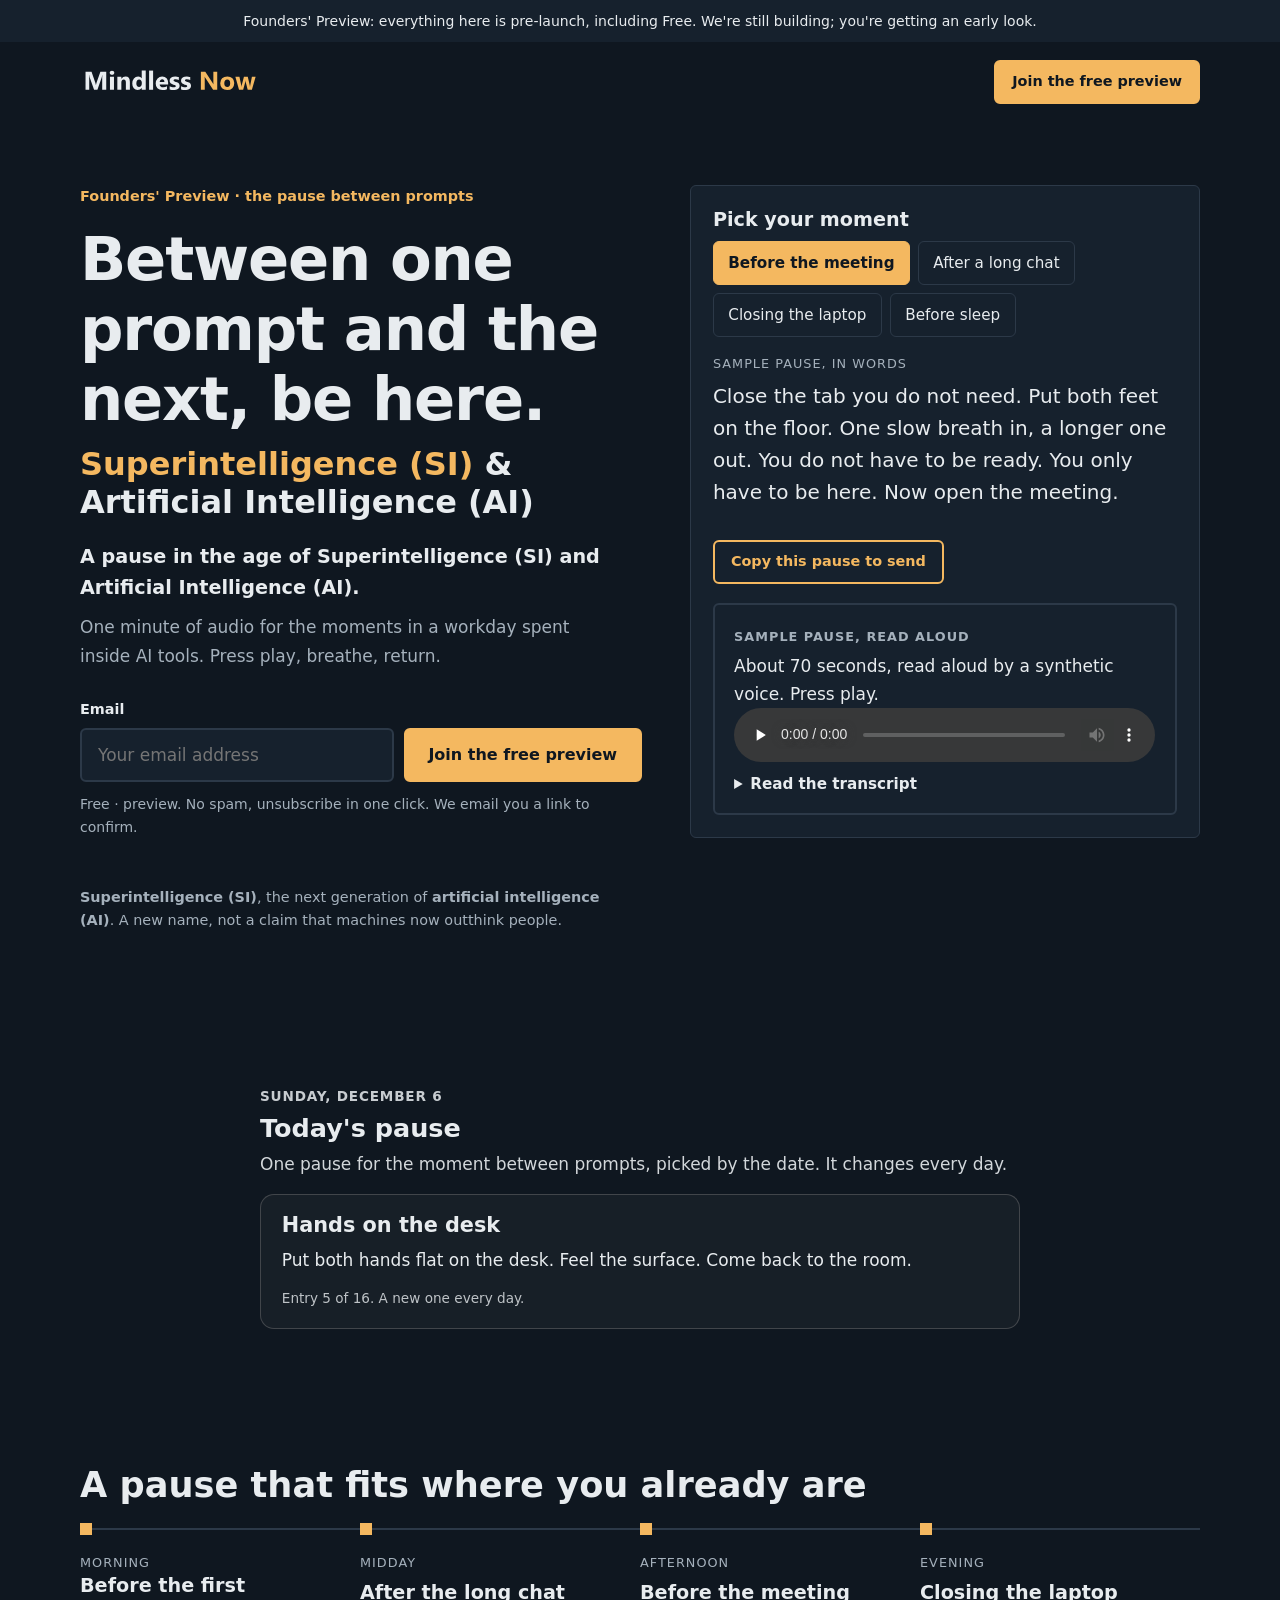
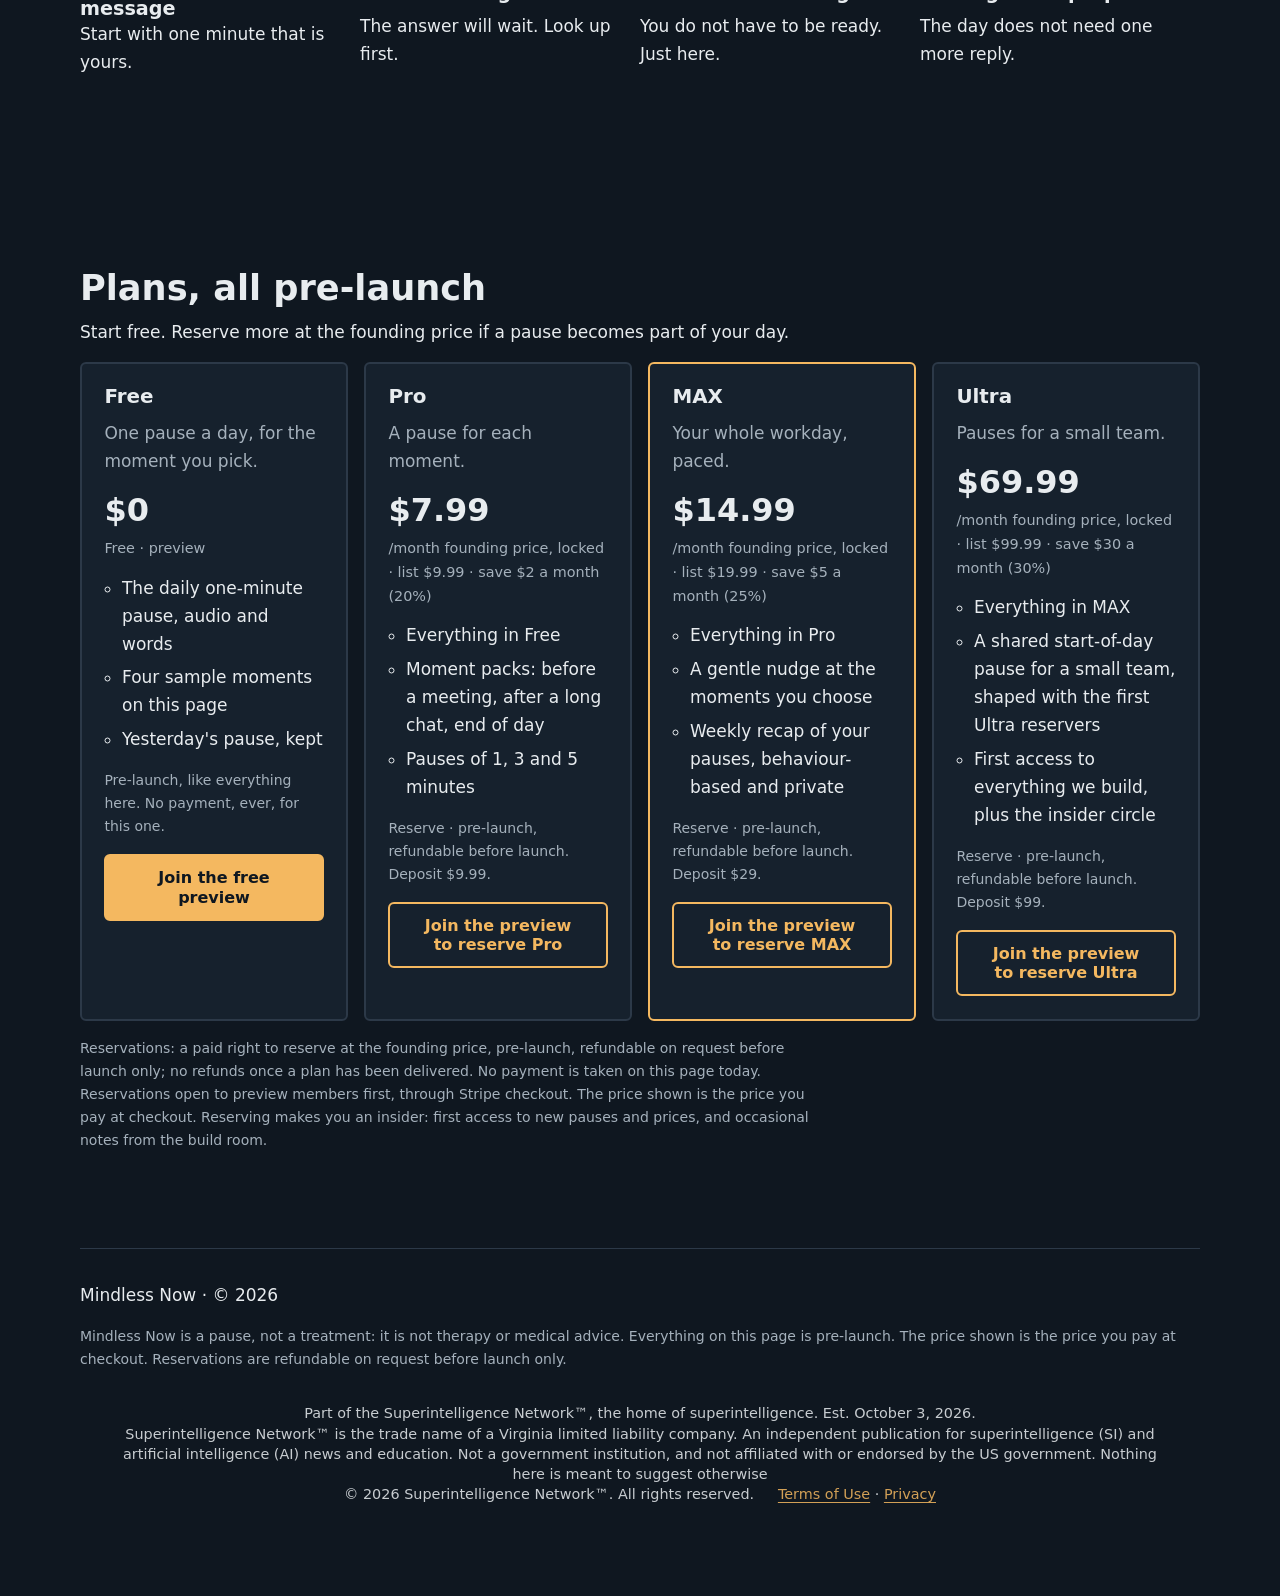
==== index.html @ 3f9f8f16 "Brand: Superintelligence Network" ====
<!doctype html>
<html lang="en">
<head>
<meta charset="utf-8">
<meta name="robots" content="noai, noimageai">
<meta name="viewport" content="width=device-width, initial-scale=1">
<meta http-equiv="Content-Security-Policy" content="default-src 'none'; script-src 'self'; style-src 'self' https://fonts.googleapis.com; font-src https://fonts.gstatic.com; img-src 'self' data:; media-src 'self'; connect-src https://acp9reat3l.execute-api.us-east-1.amazonaws.com; form-action 'none'; base-uri 'none'; object-src 'none'; manifest-src 'self'; upgrade-insecure-requests; require-trusted-types-for 'script'; trusted-types 'none'">
<meta name="referrer" content="strict-origin-when-cross-origin">
<title>Mindless Now | The pause between prompts, in the age of Superintelligence (SI) and Artificial Intelligence (AI)</title>
<meta name="description" content="A one-minute audio pause for the moments in your workday, in the age of superintelligence (SI) and artificial intelligence (AI). Before the meeting, after the long chat, before the laptop closes. Join the free preview.">
<link rel="canonical" href="https://mindlessnow.com/">
<link rel="icon" type="image/svg+xml" href="assets/favicon.svg">
<meta property="og:type" content="website">
<meta property="og:site_name" content="Mindless Now">
<meta property="og:title" content="Mindless Now | The pause between prompts, in the age of Superintelligence (SI) and Artificial Intelligence (AI)">
<meta property="og:description" content="A one-minute audio pause for the moments in your workday, in the age of superintelligence (SI) and artificial intelligence (AI). Before the meeting, after the long chat, before the laptop closes. Join the free preview.">
<meta property="og:url" content="https://mindlessnow.com/">
<meta name="twitter:card" content="summary">
<meta name="theme-color" content="#0F1720">
<meta name="color-scheme" content="dark">
<link rel="preconnect" href="https://fonts.googleapis.com">
<link rel="preconnect" href="https://fonts.gstatic.com" crossorigin>
<link href="https://fonts.googleapis.com/css2?family=Space+Grotesk:wght@500;700&amp;family=IBM+Plex+Sans:wght@400;500;600&amp;display=swap" rel="stylesheet">
<link rel="stylesheet" href="assets/style.css">
<script src="assets/app.js" defer></script>
<script type="application/ld+json">{"@context":"https://schema.org","@graph":[{"@type":"Organization","name":"Mindless Now","url":"https://mindlessnow.com/","slogan":"The pause between prompts."},{"@type":"WebSite","name":"Mindless Now","url":"https://mindlessnow.com/","description":"A one-minute audio pause for the moments in your workday, in the age of superintelligence (SI) and artificial intelligence (AI). Before the meeting, after the long chat, before the laptop closes. Join the free preview."}]}</script>
</head>
<body>
<a class="skip" href="#main">Skip to content</a>
<div class="bar" role="note">Founders' Preview: everything here is pre-launch, including Free. We're still building; you're getting an early look.</div>
<header class="top wrap"><a class="brand" href="#main"><img class="brand-logo" id="logo" src="assets/logo.svg" width="179" height="38" alt="Mindless Now"></a><a class="btn sm" href="#join">Join the free preview</a></header>
<main id="main">
<section class="hero wrap">
<div class="hcopy">
<p class="eyebrow">Founders' Preview · the pause between prompts</p>
<h1>Between one prompt and the next, be here.</h1>
<p class="terms"><span class="t-si">Superintelligence (SI)</span> <span class="t-amp">&amp;</span> <span class="t-ai">Artificial Intelligence (AI)</span></p>
<p class="lead"><strong>A pause in the age of Superintelligence (SI) and Artificial Intelligence (AI).</strong></p>
<p class="sub">One minute of audio for the moments in a workday spent inside AI tools. Press play, breathe, return.</p>
<div id="join"><div class="joinbox">
<form class="join js-join" action="#" method="post" novalidate>
<label class="f-lab" for="em1">Email</label>
<div class="join-row">
<input id="em1" name="email" type="email" inputmode="email" autocomplete="email" autocapitalize="off" spellcheck="false" placeholder="Your email address" required aria-describedby="em1-fine em1-err">
<button class="btn" type="submit">Join the free preview</button>
</div>
<div class="hp" aria-hidden="true"><label for="hp1">Website (leave this empty)</label><input id="hp1" name="website" type="text" tabindex="-1" autocomplete="off"></div>
<p class="fine" id="em1-fine">Free · preview. No spam, unsubscribe in one click. We email you a link to confirm.</p>
<p class="err js-err" id="em1-err" role="alert"></p>
<noscript><p class="fine">Sign-up needs JavaScript switched on.</p></noscript>
</form>
<div class="flow js-flow" role="region" aria-label="Your sign-up" hidden></div>
</div></div>
<p class="si-note"><b>Superintelligence (SI)</b>, the next generation of <b>artificial intelligence (AI)</b>. A new name, not a claim that machines now outthink people.</p>
</div>
<div class="picker" aria-labelledby="pk">
<h2 id="pk">Pick your moment</h2>
<div class="tabs" role="tablist" aria-label="Moments in the day">
<button role="tab" id="t0" aria-selected="true" aria-controls="panel" data-i="0" type="button">Before the meeting</button>
<button role="tab" id="t1" aria-selected="false" aria-controls="panel" data-i="1" tabindex="-1" type="button">After a long chat</button>
<button role="tab" id="t2" aria-selected="false" aria-controls="panel" data-i="2" tabindex="-1" type="button">Closing the laptop</button>
<button role="tab" id="t3" aria-selected="false" aria-controls="panel" data-i="3" tabindex="-1" type="button">Before sleep</button>
</div>
<div id="panel" role="tabpanel" aria-labelledby="t0" tabindex="0">
<p class="lab">Sample pause, in words</p>
<p class="script" id="script"></p>
<p class="copyrow"><button class="btn ghost sm" id="copyPause" type="button">Copy this pause to send</button> <span class="fine" id="copyNote" role="status"></span></p>
</div>
<div class="sample"><p><span class="lab">Sample pause, read aloud</span><br>About 70 seconds, read aloud by a synthetic voice. Press play.</p><audio controls preload="none" src="assets/audio/sample.mp3"></audio><details><summary>Read the transcript</summary><p>This is a Mindless Now pause. One minute, between one prompt and the next.</p><p>Stop typing. Let your hands rest on the desk. Feel the surface under your palms.</p><p>Take a slow breath in. And a slower breath out.</p><p>You have been inside a screen, talking to a machine that answers instantly. Your own mind does not need to be that fast.</p><p>Breathe in again. Let the out breath carry your shoulders down.</p><p>Notice the room around you. A sound. The light. The air on your skin.</p><p>You are here, and nothing is waiting for you in this moment.</p><p>One more breath.</p><p>When you are ready, go back to your work, a little slower, and a little clearer.</p><p>This sample is part of our Founders&#x27; Preview, read by an artificial intelligence voice.</p></details></div>
</div>
</section>

<section class="today" id="today" aria-labelledby="today-h">
  <div class="today-in">
    <p class="today-kick" id="today-date">Today</p>
    <h2 id="today-h">Today&#x27;s pause</h2>
    <p class="today-intro">One pause for the moment between prompts, picked by the date. It changes every day.</p>
    <article class="today-card" aria-live="polite"><h3 id="today-t">After a long chat</h3><p id="today-b">Close your eyes for three breaths before the next prompt. Let the last answer settle.</p><p class="today-n" id="today-n">Entry 1 of 16. A new one every day.</p></article>
  </div>
</section>

<section class="wrap rail" aria-labelledby="rh">
<h2 id="rh">A pause that fits where you already are</h2>
<ol class="day">
<li><span class="t">Morning</span><b>Before the first message</b><span>Start with one minute that is yours.</span></li>
<li><span class="t">Midday</span><b>After the long chat</b><span>The answer will wait. Look up first.</span></li>
<li><span class="t">Afternoon</span><b>Before the meeting</b><span>You do not have to be ready. Just here.</span></li>
<li><span class="t">Evening</span><b>Closing the laptop</b><span>The day does not need one more reply.</span></li>
</ol>
</section>
<section id="plans" class="wrap">
<h2>Plans, all pre-launch</h2>
<p>Start free. Reserve more at the founding price if a pause becomes part of your day.</p>
<ol class="plans">
<li class="plan "><h3>Free</h3><p class="tag">One pause a day, for the moment you pick.</p><p class="price"><b>$0</b> <span>Free · preview</span></p><ul><li>The daily one-minute pause, audio and words</li><li>Four sample moments on this page</li><li>Yesterday's pause, kept</li></ul><p class="pnote">Pre-launch, like everything here. No payment, ever, for this one.</p><a class="btn" href="#join">Join the free preview</a></li>
<li class="plan "><h3>Pro</h3><p class="tag">A pause for each moment.</p><p class="price"><b>$7.99</b><span>/month founding price, locked · list $9.99 · save $2 a month (20%)</span></p><ul><li>Everything in Free</li><li>Moment packs: before a meeting, after a long chat, end of day</li><li>Pauses of 1, 3 and 5 minutes</li></ul><p class="pnote">Reserve · pre-launch, refundable before launch. Deposit $9.99.</p><a class="btn ghost" href="#join">Join the preview to reserve Pro</a></li>
<li class="plan feat"><h3>MAX</h3><p class="tag">Your whole workday, paced.</p><p class="price"><b>$14.99</b><span>/month founding price, locked · list $19.99 · save $5 a month (25%)</span></p><ul><li>Everything in Pro</li><li>A gentle nudge at the moments you choose</li><li>Weekly recap of your pauses, behaviour-based and private</li></ul><p class="pnote">Reserve · pre-launch, refundable before launch. Deposit $29.</p><a class="btn ghost" href="#join">Join the preview to reserve MAX</a></li>
<li class="plan "><h3>Ultra</h3><p class="tag">Pauses for a small team.</p><p class="price"><b>$69.99</b><span>/month founding price, locked · list $99.99 · save $30 a month (30%)</span></p><ul><li>Everything in MAX</li><li>A shared start-of-day pause for a small team, shaped with the first Ultra reservers</li><li>First access to everything we build, plus the insider circle</li></ul><p class="pnote">Reserve · pre-launch, refundable before launch. Deposit $99.</p><a class="btn ghost" href="#join">Join the preview to reserve Ultra</a></li>
</ol>
<p class="fine plans-fine">Reservations: a paid right to reserve at the founding price, pre-launch, refundable on request before launch only; no refunds once a plan has been delivered. No payment is taken on this page today. Reservations open to preview members first, through Stripe checkout. The price shown is the price you pay at checkout. Reserving makes you an insider: first access to new pauses and prices, and occasional notes from the build room.</p>
</section>
</main>
<footer class="wrap foot"><p>Mindless Now · &copy; <span class="js-year">2026</span></p><p class="legal">Mindless Now is a pause, not a treatment: it is not therapy or medical advice. Everything on this page is pre-launch. The price shown is the price you pay at checkout. Reservations are refundable on request before launch only.</p><p class="trade-name"><span>Part of the Superintelligence Network™, the home of superintelligence. Est. October 3, 2026.</span> <span>Superintelligence Network™ is the trade name of a Virginia limited liability company. An independent publication for superintelligence (SI) and artificial intelligence (AI) news and education. Not a government institution, and not affiliated with or endorsed by the US government. Nothing here is meant to suggest otherwise</span> <span>© 2026 Superintelligence Network™. All rights reserved.</span> <span><a href="https://siagentsignal.com/terms.html" target="_blank" rel="noopener">Terms of Use</a> &middot; <a href="https://siagentsignal.com/privacy.html" target="_blank" rel="noopener">Privacy</a></span></p>
</footer>
<script src="assets/today.js" defer></script>
</body>
</html>
---- assets/style.css ----
*,*::before,*::after{box-sizing:border-box}
html{-webkit-text-size-adjust:100%;scroll-behavior:smooth}
body{margin:0;background:var(--bg);color:var(--ink);font-family:var(--body);font-size:1.0625rem;line-height:1.65}
h1,h2,h3{font-family:var(--head);line-height:1.15;margin:0 0 .6rem;font-weight:var(--hw,600)}
p{margin:0 0 1rem}
a{color:var(--accent);text-underline-offset:3px}
.sr{position:absolute;width:1px;height:1px;overflow:hidden;clip:rect(0 0 0 0);white-space:nowrap}
.skip{position:absolute;left:-999px;top:0;background:var(--accent);color:var(--on);padding:.7rem 1rem;z-index:10}
.skip:focus{left:8px;top:8px}
.bar{font-size:.875rem;text-align:center;padding:.6rem 1rem;background:var(--barbg);color:var(--barink)}
.hp{position:absolute;left:-9999px;height:0;overflow:hidden}
:focus-visible{outline:3px solid var(--accent);outline-offset:3px}
.btn{display:inline-flex;align-items:center;justify-content:center;min-height:52px;padding:.75rem 1.4rem;border-radius:var(--r);border:2px solid var(--accent);background:var(--accent);color:var(--on);font:600 1rem/1.2 var(--body);text-decoration:none;cursor:pointer;text-align:center}
.btn:hover{filter:brightness(1.08)}
.btn:disabled{opacity:.7;cursor:wait}
.btn.ghost{background:transparent;color:var(--accent)}
.joinbox{max-width:36rem}
.f-lab{display:block;font-weight:600;font-size:.9rem;margin-bottom:.35rem}
.join-row{display:flex;flex-direction:column;gap:.6rem}
.join-row input{min-height:52px;padding:.7rem 1rem;border-radius:var(--r);border:2px solid var(--line);background:var(--field);color:var(--ink);font:inherit;width:100%}
.join-row input[aria-invalid="true"]{border-color:var(--accent)}
.fine{font-size:.875rem;color:var(--muted);margin:.7rem 0 0}
.err{color:var(--ink);font-size:.9rem;margin:.4rem 0 0;min-height:1.2em;font-weight:600}
.flow{border:2px solid var(--accent);border-radius:var(--r);padding:1.2rem 1.3rem;background:var(--field)}
.flow h3{font-size:1.4rem}
.wrap{width:min(100% - 2rem,var(--w,68rem));margin-inline:auto}
section{padding:clamp(3rem,8vw,6rem) 0}
.plans{list-style:none;padding:0;margin:0 0 1rem;display:grid;gap:1rem}
.plan{border:2px solid var(--line);border-radius:var(--r);padding:1.4rem;background:var(--card)}
.plan ul{padding-left:1.1rem;margin:0 0 1rem}
.plan li{margin-bottom:.35rem}
.plan .tag{color:var(--muted);margin-bottom:.6rem}
.price{margin-bottom:.8rem}
.price b{font-family:var(--head);font-size:2rem;margin-right:.4rem}
.price span{font-size:.9rem;color:var(--muted);display:block}
.pnote{font-size:.875rem;color:var(--muted)}
.plan .btn{width:100%}
.plans-fine{max-width:46rem}
.legal{font-size:.875rem;color:var(--muted)}
.sample{display:flex;align-items:center;gap:1rem;border:2px solid var(--line);border-radius:var(--r);padding:1rem 1.2rem;background:var(--card);max-width:34rem}
.sample .play{flex:none;width:56px;height:56px;border-radius:50%;border:2px solid var(--line);background:transparent;color:var(--muted);display:grid;place-items:center;cursor:not-allowed}
.sample .play svg{width:22px;height:22px;fill:currentColor}
.sample p{margin:0}
.sample .lab{font-weight:700}
@media (min-width:44rem){.join-row{flex-direction:row}.join-row input{flex:1}.join-row .btn{flex:none}.plans{grid-template-columns:repeat(2,1fr)}}
@media (min-width:64rem){.plans{grid-template-columns:repeat(4,1fr)}}
@media (prefers-reduced-motion:reduce){html{scroll-behavior:auto}*{animation:none!important;transition:none!important}}

:root{--bg:#0F1720;--ink:#E8ECEF;--muted:#A5B1BC;--accent:#F4B860;--on:#0F1720;--line:#2C3948;--card:#16212D;--field:#16212D;--barbg:#16212D;--barink:#E8ECEF;--head:"Space Grotesk",system-ui,sans-serif;--body:"IBM Plex Sans",system-ui,sans-serif;--r:6px;--w:70rem;--hw:700}
.top{display:flex;justify-content:space-between;align-items:center;padding:1.1rem 0;gap:1rem}
.brand{display:flex;align-items:center;gap:.6rem;font:700 1.2rem var(--head);text-decoration:none;color:var(--ink)}
.mark{width:30px;height:30px;color:var(--accent)}
.btn.sm{min-height:44px;padding:.5rem 1rem;font-size:.9rem}
.hero{display:grid;gap:3rem;padding-top:clamp(1.5rem,5vw,4rem)}
.eyebrow{color:var(--accent);font-weight:600;font-size:.9rem}
h1{font-size:clamp(2.2rem,8vw,3.8rem);letter-spacing:-.02em}
.lead{font-size:1.2rem;margin:1.2rem 0 .6rem}
.sub{color:var(--muted);margin-bottom:1.8rem;max-width:32rem}
.si-note{font-size:.9rem;color:var(--muted);margin-top:1.4rem;max-width:34rem}
.picker{border:1px solid var(--line);border-radius:var(--r);padding:1.4rem;background:var(--card);align-self:start}
.picker h2{font-size:1.2rem}
.tabs{display:flex;flex-wrap:wrap;gap:.5rem;margin-bottom:1rem}
.tabs button{min-height:44px;padding:.5rem .9rem;border-radius:var(--r);border:1px solid var(--line);background:transparent;color:var(--ink);font:500 .95rem var(--body);cursor:pointer}
.tabs button[aria-selected="true"]{background:var(--accent);color:var(--on);border-color:var(--accent);font-weight:600}
#panel{margin-bottom:1.2rem}
.lab{font-size:.8rem;text-transform:uppercase;letter-spacing:.08em;color:var(--muted);margin-bottom:.4rem}
.script{font:500 1.25rem/1.6 var(--head);min-height:9rem}
.rail h2,#plans h2{font-size:clamp(1.6rem,5vw,2.2rem)}
.day{list-style:none;margin:1.4rem 0 0;padding:0;display:grid;gap:0;border-left:2px solid var(--line)}
.day li{padding:0 0 1.6rem 1.4rem;position:relative;display:grid}
.day li::before{content:"";position:absolute;left:-7px;top:.45rem;width:12px;height:12px;background:var(--accent)}
.day .t{font-size:.8rem;text-transform:uppercase;letter-spacing:.08em;color:var(--muted)}
.day b{font:700 1.2rem var(--head)}
.foot{padding:2rem 0 4rem;border-top:1px solid var(--line)}
.plan.feat{border-color:var(--accent)}
@media (min-width:60rem){.hero{grid-template-columns:1.1fr 1fr;align-items:start}.day{grid-template-columns:repeat(4,1fr);border-left:0;border-top:2px solid var(--line)}.day li{padding:1.4rem 1.2rem 0 0}.day li::before{left:0;top:-7px}}

.copyrow{display:flex;flex-wrap:wrap;align-items:center;gap:.8rem;margin:1rem 0 0}.copyrow .fine{margin:0}
/* "Today" section + narrated sample (generated by build_parked.py; colours inherit from the site) */
.today{padding:2.5rem 0}
.today-in{width:min(760px,100% - 32px);margin-inline:auto}
.today-kick{margin:0 0 .4rem;font-size:.85rem;font-weight:700;letter-spacing:.06em;text-transform:uppercase;opacity:.85}
.today-in h2{margin:0 0 .4rem}
.today-intro{margin:0 0 1rem;opacity:.9}
.today-card{padding:1.2rem 1.3rem;border:1px solid rgba(127,127,127,.4);border-radius:14px;background:rgba(127,127,127,.08);overflow-wrap:anywhere}
.today-card h3{margin:0 0 .5rem;font-size:1.3rem}
.today-card p{margin:0}
.today-card .today-n{margin-top:.8rem;font-size:.85rem;opacity:.8}
.today-audio{margin-top:1.4rem}
.today-audio h3{margin:0 0 .3rem;font-size:1.1rem}
.today-aud-l{margin:0 0 .5rem;font-size:.9rem;opacity:.85}
.today-audio audio,.sample audio{display:block;width:100%;max-width:100%}
.today-audio details,.sample details{margin-top:.6rem;font-size:.95rem}
.today-audio summary,.sample summary{cursor:pointer;font-weight:600}
.today-audio details p,.sample details p{margin:.5rem 0 0}
.sample{display:block}
.sample .lab{display:inline-block;margin-bottom:.3rem}

/* placeholder logo slot (see README) */
a.brand img.brand-logo,a.logo img.brand-logo,img.brand-logo{display:block;height:38px;width:auto;max-width:100%}
.trade-name span{display:inline-block;margin:0 .6rem}.trade-name{max-width:70rem;margin:0 auto;padding:1rem 16px 1.75rem;font-size:.9rem;line-height:1.4;text-align:center;color:inherit;opacity:.85;grid-column:1/-1}
.terms{font:700 clamp(1.35rem,5.2vw,2rem)/1.2 var(--head);color:var(--ink);margin:.2rem 0 1rem}.terms .t-si{color:var(--accent)}
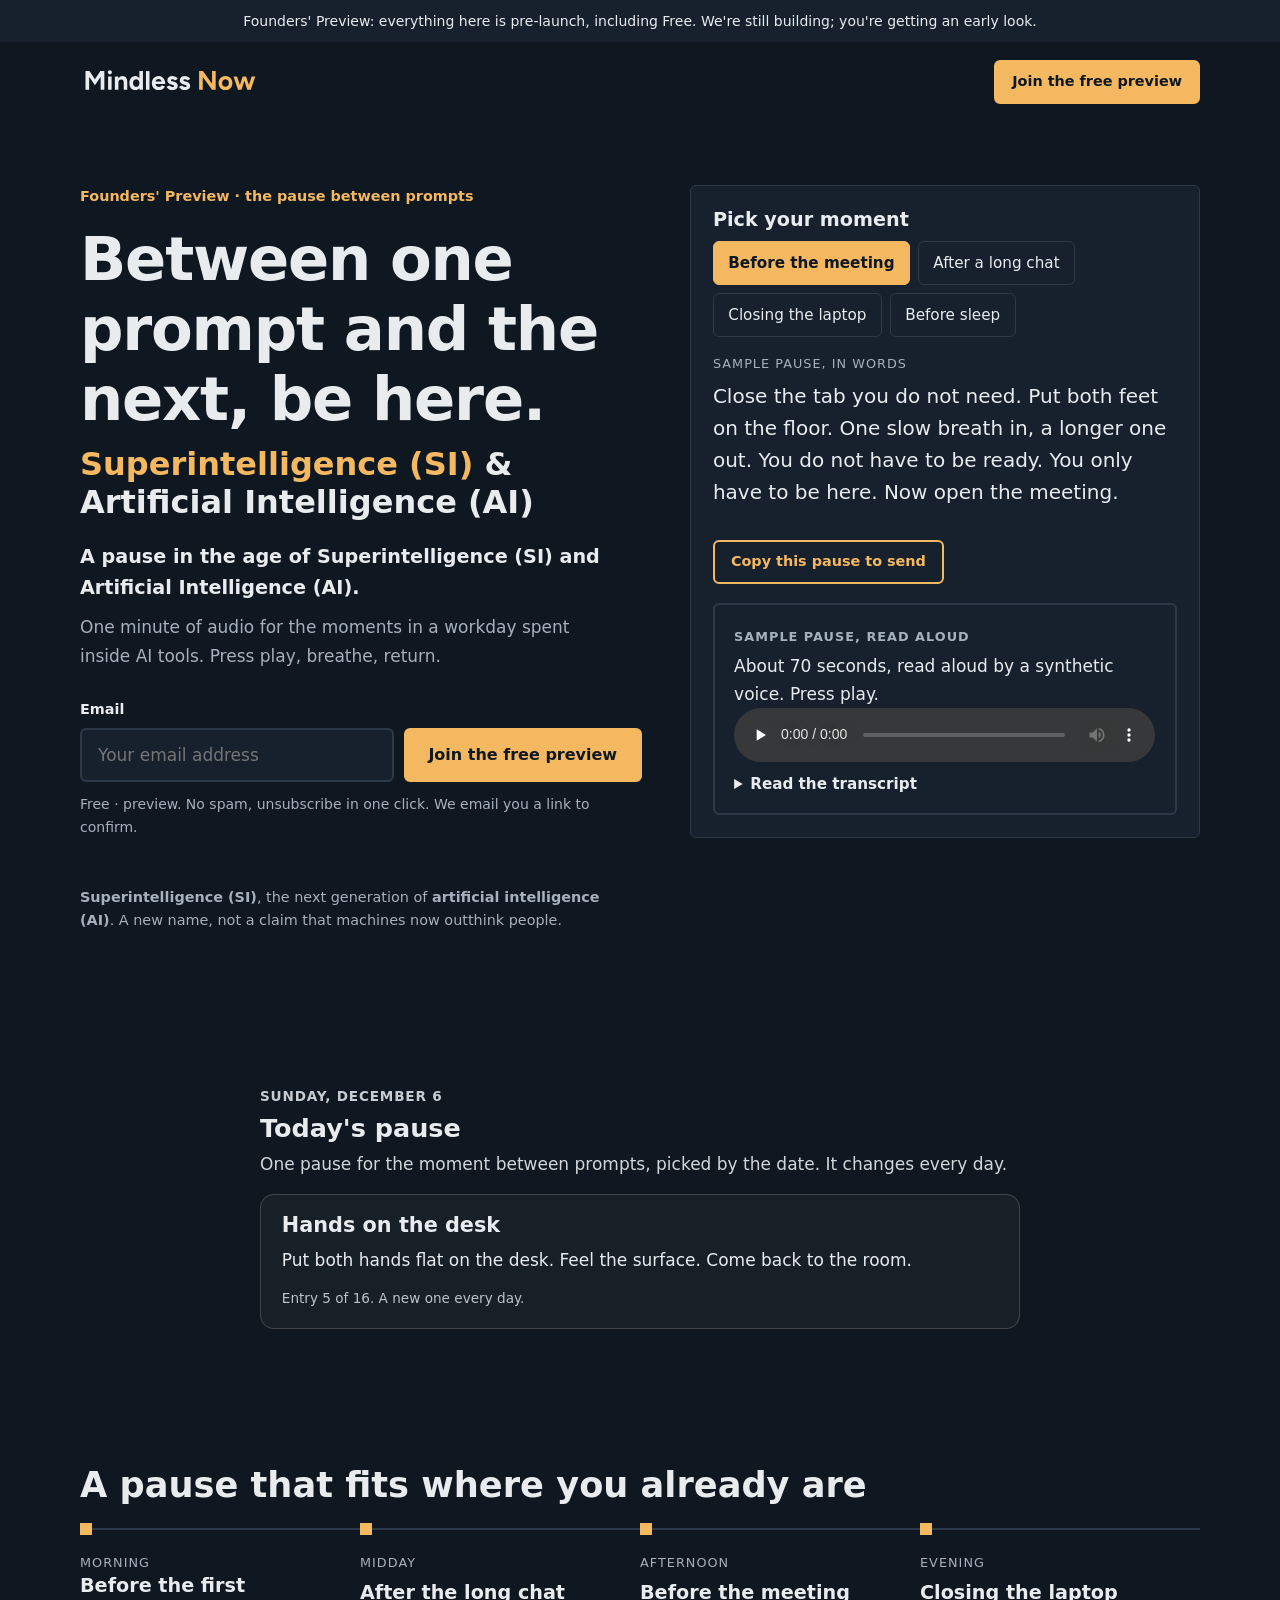
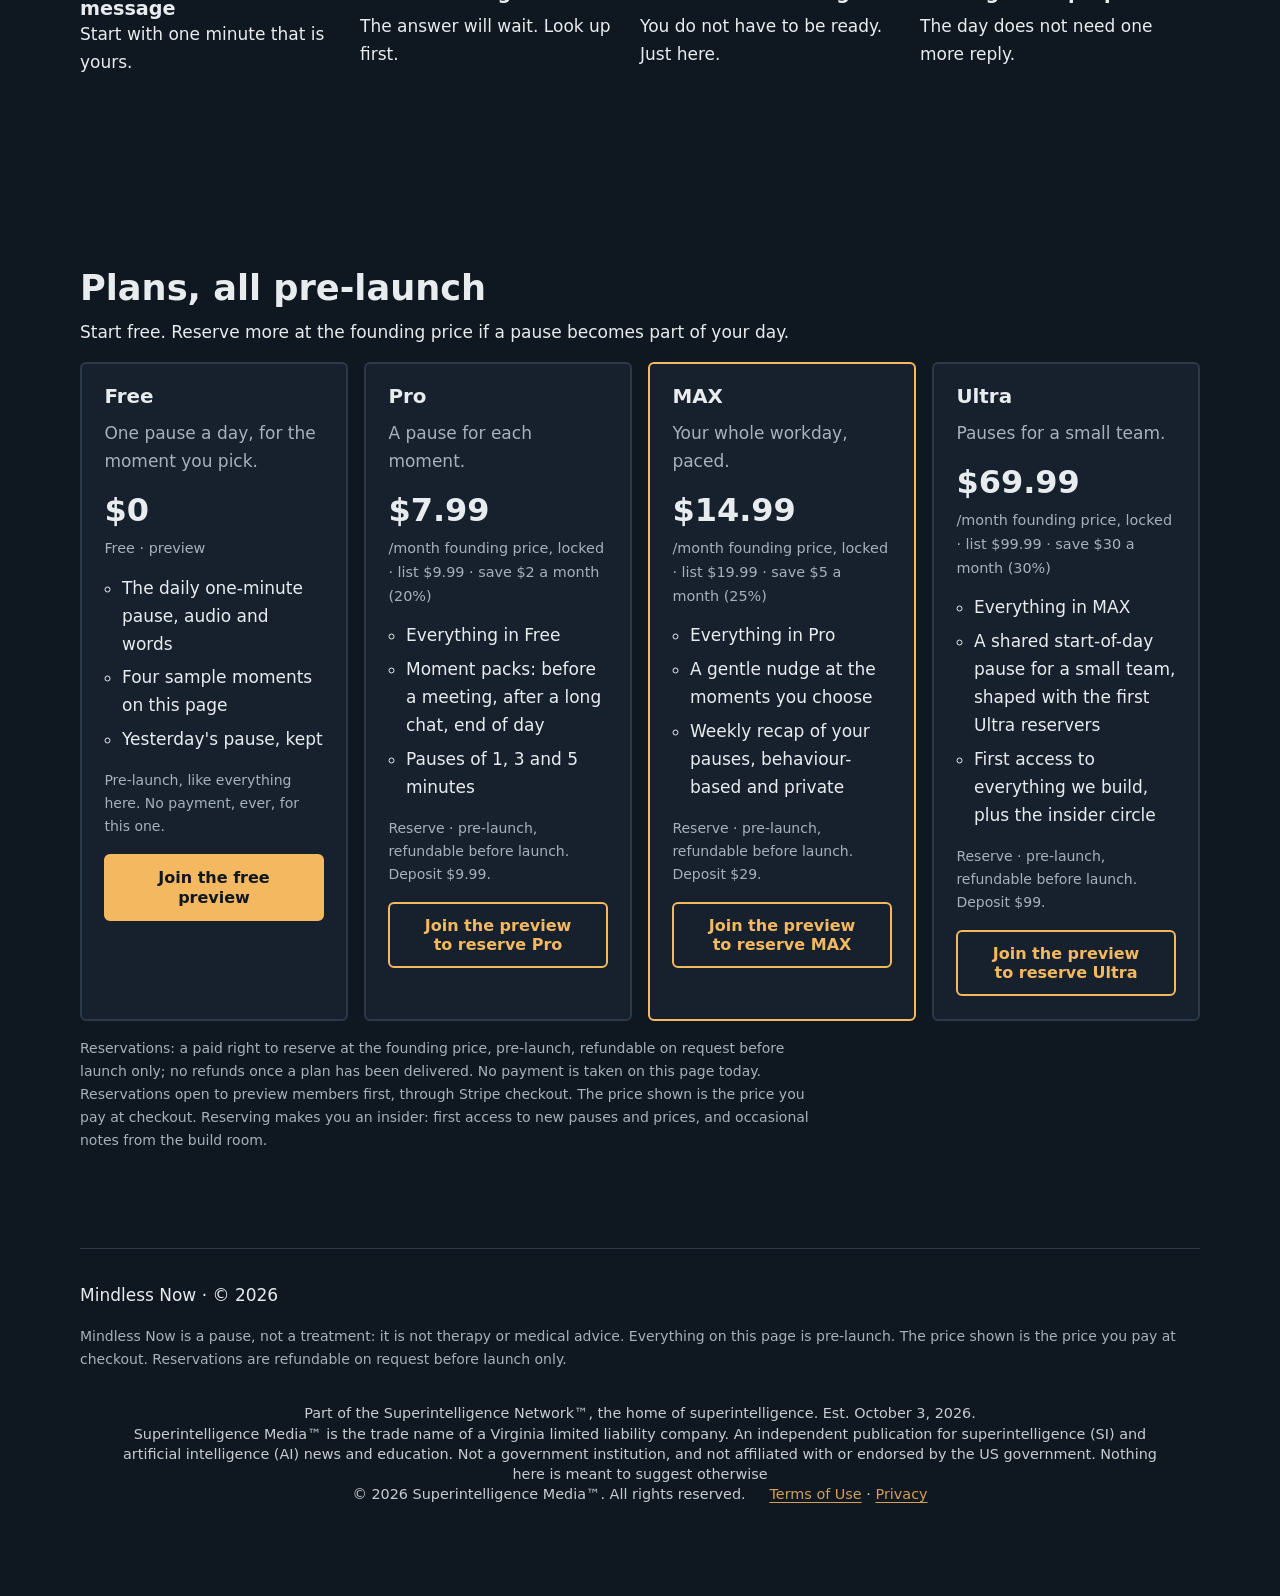
==== commit a0fdc8c9: "Legal lines: Superintelligence Media" ====
--- a/index.html
+++ b/index.html
@@ -100,7 +100,7 @@
 <p class="fine plans-fine">Reservations: a paid right to reserve at the founding price, pre-launch, refundable on request before launch only; no refunds once a plan has been delivered. No payment is taken on this page today. Reservations open to preview members first, through Stripe checkout. The price shown is the price you pay at checkout. Reserving makes you an insider: first access to new pauses and prices, and occasional notes from the build room.</p>
 </section>
 </main>
-<footer class="wrap foot"><p>Mindless Now · &copy; <span class="js-year">2026</span></p><p class="legal">Mindless Now is a pause, not a treatment: it is not therapy or medical advice. Everything on this page is pre-launch. The price shown is the price you pay at checkout. Reservations are refundable on request before launch only.</p><p class="trade-name"><span>Part of the Superintelligence Network™, the home of superintelligence. Est. October 3, 2026.</span> <span>Superintelligence Network™ is the trade name of a Virginia limited liability company. An independent publication for superintelligence (SI) and artificial intelligence (AI) news and education. Not a government institution, and not affiliated with or endorsed by the US government. Nothing here is meant to suggest otherwise</span> <span>© 2026 Superintelligence Network™. All rights reserved.</span> <span><a href="https://siagentsignal.com/terms.html" target="_blank" rel="noopener">Terms of Use</a> &middot; <a href="https://siagentsignal.com/privacy.html" target="_blank" rel="noopener">Privacy</a></span></p>
+<footer class="wrap foot"><p>Mindless Now · &copy; <span class="js-year">2026</span></p><p class="legal">Mindless Now is a pause, not a treatment: it is not therapy or medical advice. Everything on this page is pre-launch. The price shown is the price you pay at checkout. Reservations are refundable on request before launch only.</p><p class="trade-name"><span>Part of the Superintelligence Network™, the home of superintelligence. Est. October 3, 2026.</span> <span>Superintelligence Media™ is the trade name of a Virginia limited liability company. An independent publication for superintelligence (SI) and artificial intelligence (AI) news and education. Not a government institution, and not affiliated with or endorsed by the US government. Nothing here is meant to suggest otherwise</span> <span>© 2026 Superintelligence Media™. All rights reserved.</span> <span><a href="https://siagentsignal.com/terms.html" target="_blank" rel="noopener">Terms of Use</a> &middot; <a href="https://siagentsignal.com/privacy.html" target="_blank" rel="noopener">Privacy</a></span></p>
 </footer>
 <script src="assets/today.js" defer></script>
 </body>
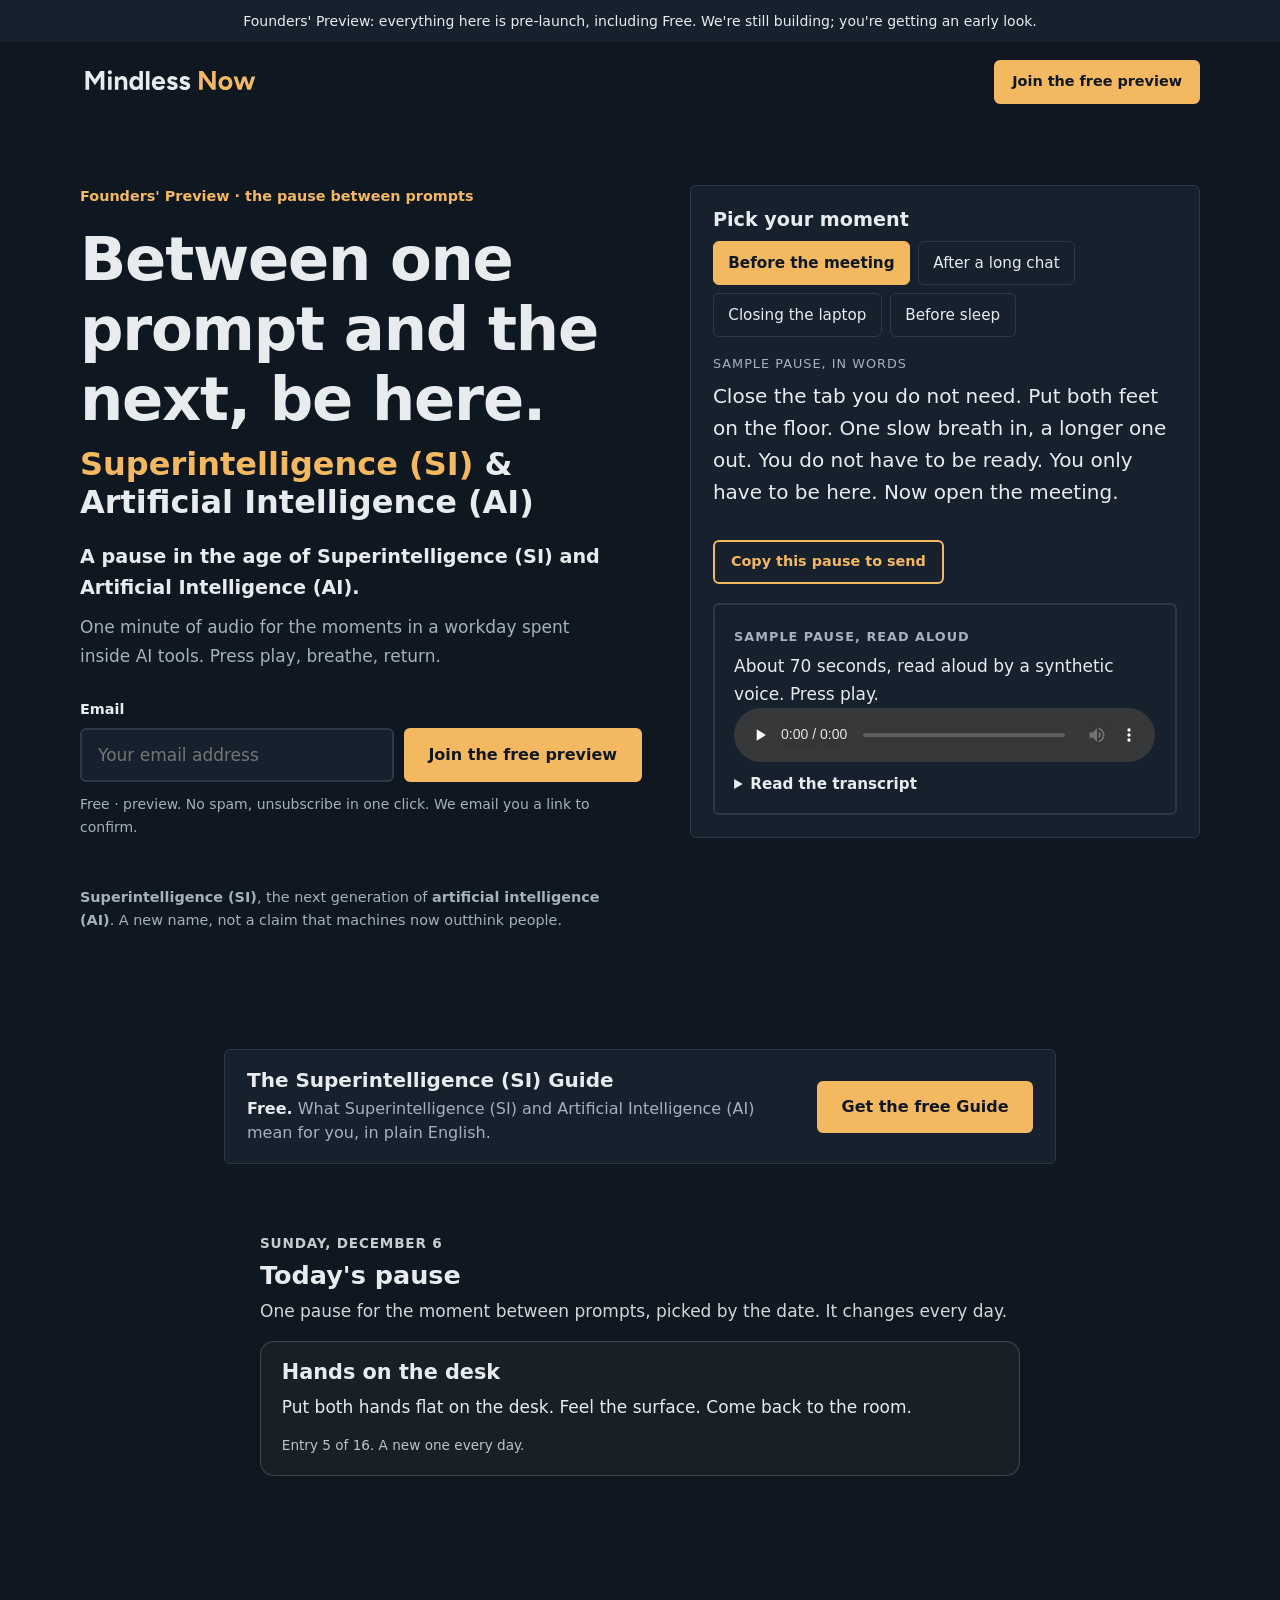
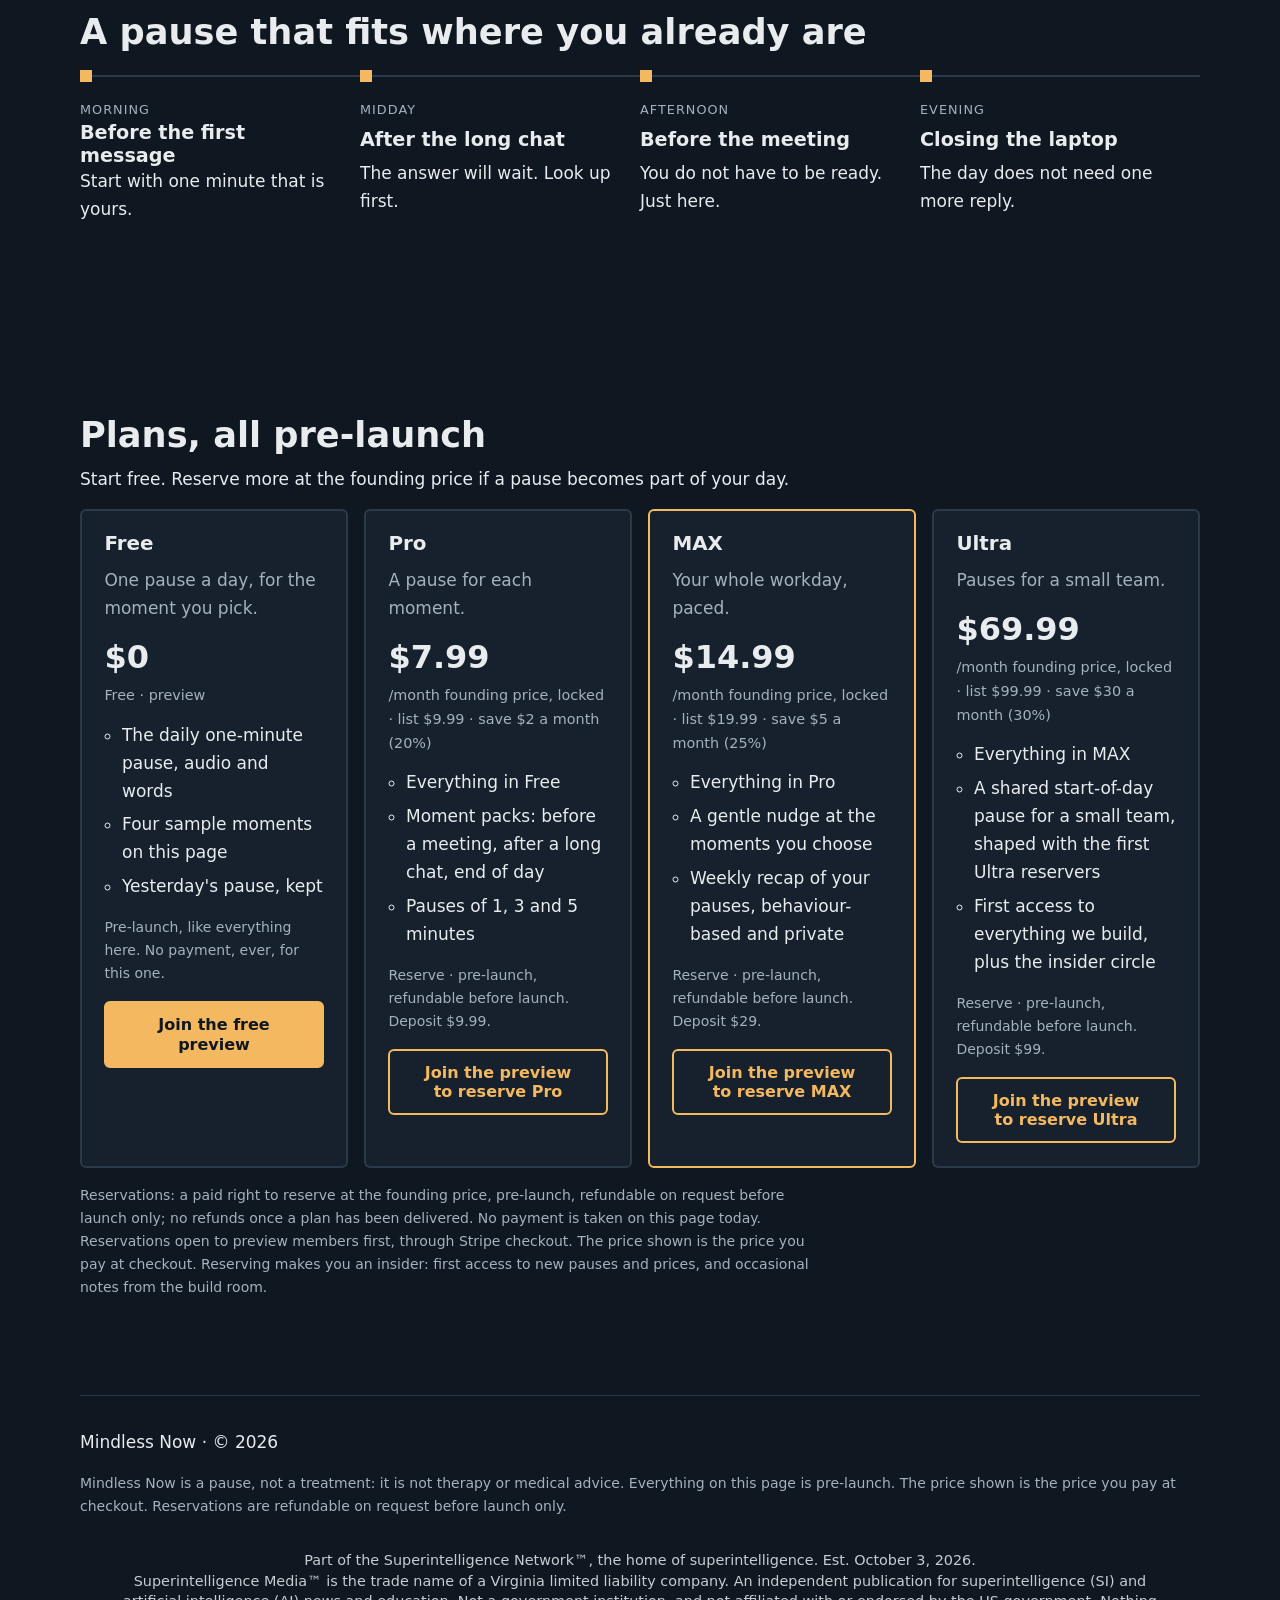
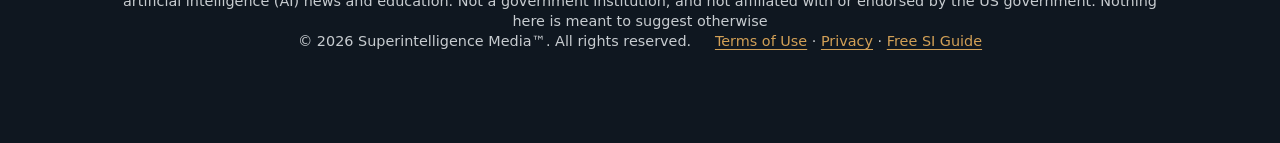
==== commit 1bf51ea5: "Share the free Superintelligence (SI) Guide" ====
--- a/index.html
+++ b/index.html
@@ -70,6 +70,8 @@
 </div>
 </section>
 
+<aside class="sg" id="si-guide" aria-labelledby="sg-h"><div class="sg-card"><div class="sg-txt"><h2 id="sg-h">The Superintelligence (SI) Guide</h2><p><b>Free.</b> What Superintelligence (SI) and Artificial Intelligence (AI) mean for you, in plain English.</p></div><a class="btn sg-btn" href="https://siagentsignal.com/si/">Get the free Guide</a></div></aside>
+
 <section class="today" id="today" aria-labelledby="today-h">
   <div class="today-in">
     <p class="today-kick" id="today-date">Today</p>
@@ -100,7 +102,7 @@
 <p class="fine plans-fine">Reservations: a paid right to reserve at the founding price, pre-launch, refundable on request before launch only; no refunds once a plan has been delivered. No payment is taken on this page today. Reservations open to preview members first, through Stripe checkout. The price shown is the price you pay at checkout. Reserving makes you an insider: first access to new pauses and prices, and occasional notes from the build room.</p>
 </section>
 </main>
-<footer class="wrap foot"><p>Mindless Now · &copy; <span class="js-year">2026</span></p><p class="legal">Mindless Now is a pause, not a treatment: it is not therapy or medical advice. Everything on this page is pre-launch. The price shown is the price you pay at checkout. Reservations are refundable on request before launch only.</p><p class="trade-name"><span>Part of the Superintelligence Network™, the home of superintelligence. Est. October 3, 2026.</span> <span>Superintelligence Media™ is the trade name of a Virginia limited liability company. An independent publication for superintelligence (SI) and artificial intelligence (AI) news and education. Not a government institution, and not affiliated with or endorsed by the US government. Nothing here is meant to suggest otherwise</span> <span>© 2026 Superintelligence Media™. All rights reserved.</span> <span><a href="https://siagentsignal.com/terms.html" target="_blank" rel="noopener">Terms of Use</a> &middot; <a href="https://siagentsignal.com/privacy.html" target="_blank" rel="noopener">Privacy</a></span></p>
+<footer class="wrap foot"><p>Mindless Now · &copy; <span class="js-year">2026</span></p><p class="legal">Mindless Now is a pause, not a treatment: it is not therapy or medical advice. Everything on this page is pre-launch. The price shown is the price you pay at checkout. Reservations are refundable on request before launch only.</p><p class="trade-name"><span>Part of the Superintelligence Network™, the home of superintelligence. Est. October 3, 2026.</span> <span>Superintelligence Media™ is the trade name of a Virginia limited liability company. An independent publication for superintelligence (SI) and artificial intelligence (AI) news and education. Not a government institution, and not affiliated with or endorsed by the US government. Nothing here is meant to suggest otherwise</span> <span>© 2026 Superintelligence Media™. All rights reserved.</span> <span><a href="https://siagentsignal.com/terms.html" target="_blank" rel="noopener">Terms of Use</a> &middot; <a href="https://siagentsignal.com/privacy.html" target="_blank" rel="noopener">Privacy</a> &middot; <a href="https://siagentsignal.com/si/">Free SI Guide</a></span></p>
 </footer>
 <script src="assets/today.js" defer></script>
 </body>
--- a/assets/style.css
+++ b/assets/style.css
@@ -100,3 +100,6 @@
 a.brand img.brand-logo,a.logo img.brand-logo,img.brand-logo{display:block;height:38px;width:auto;max-width:100%}
 .trade-name span{display:inline-block;margin:0 .6rem}.trade-name{max-width:70rem;margin:0 auto;padding:1rem 16px 1.75rem;font-size:.9rem;line-height:1.4;text-align:center;color:inherit;opacity:.85;grid-column:1/-1}
 .terms{font:700 clamp(1.35rem,5.2vw,2rem)/1.2 var(--head);color:var(--ink);margin:.2rem 0 1rem}.terms .t-si{color:var(--accent)}
+
+/* si-guide: the free Superintelligence (SI) Guide card (shared snippet, _gen/si_guide.py) */
+.sg{padding:4px 0 28px}.sg-card{display:flex;flex-wrap:wrap;align-items:center;justify-content:space-between;gap:14px 22px;box-sizing:border-box;width:min(100% - 32px,52rem);margin:0 auto;padding:18px 22px;background:var(--card);border:1px solid var(--line);border-radius:var(--r);text-align:left}.sg-txt{flex:1 1 17rem;min-width:0}.sg-card h2{margin:0 0 4px;font:700 1.25rem/1.25 var(--head);letter-spacing:0;text-transform:none;max-width:none;color:var(--ink)}.sg-card p{margin:0;font-size:1rem;line-height:1.5;color:var(--muted)}.sg-card p b{color:var(--ink)}.sg .btn.sg-btn{display:inline-flex;align-items:center;justify-content:center;flex:none;width:auto;text-decoration:none;text-align:center;white-space:normal}.sg .btn.sg-btn,.sg .btn.sg-btn:hover{color:var(--on)}@media (max-width:520px){.sg-card{padding:16px}.sg .btn.sg-btn{width:100%}}
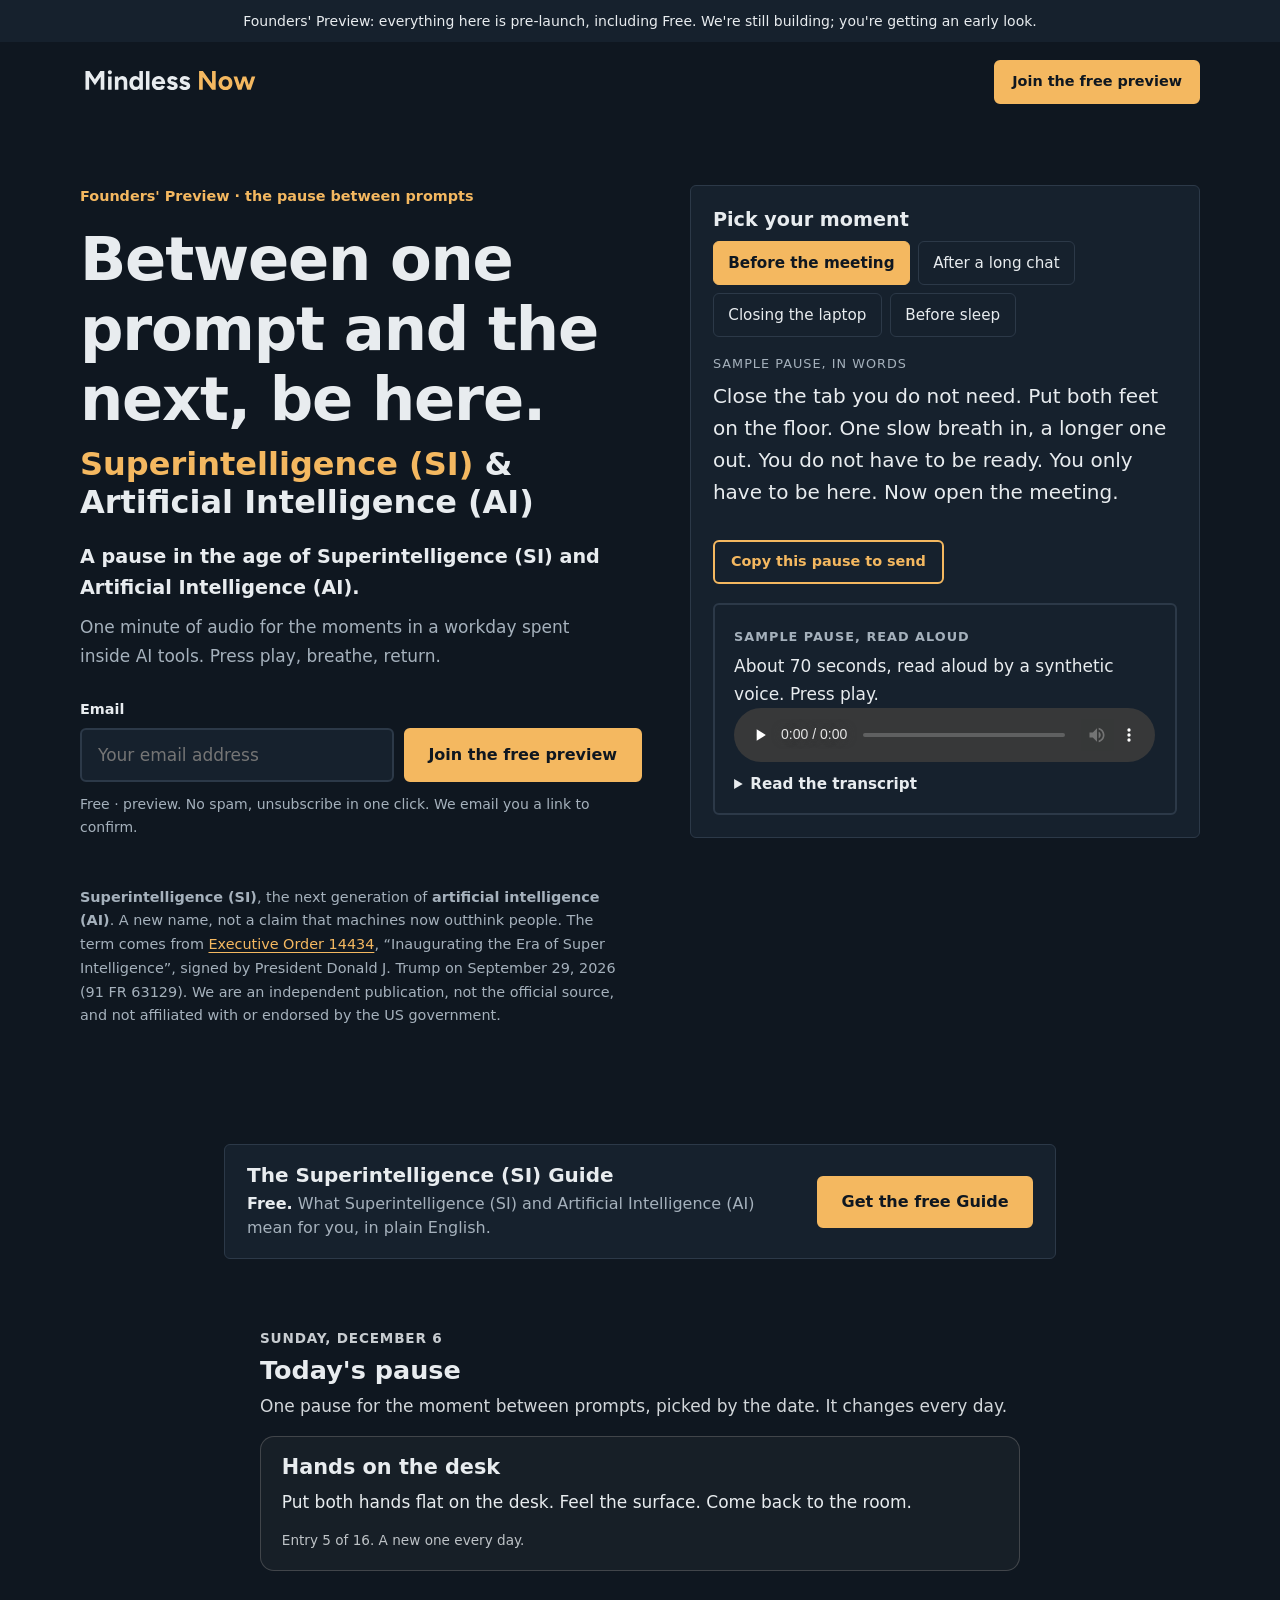
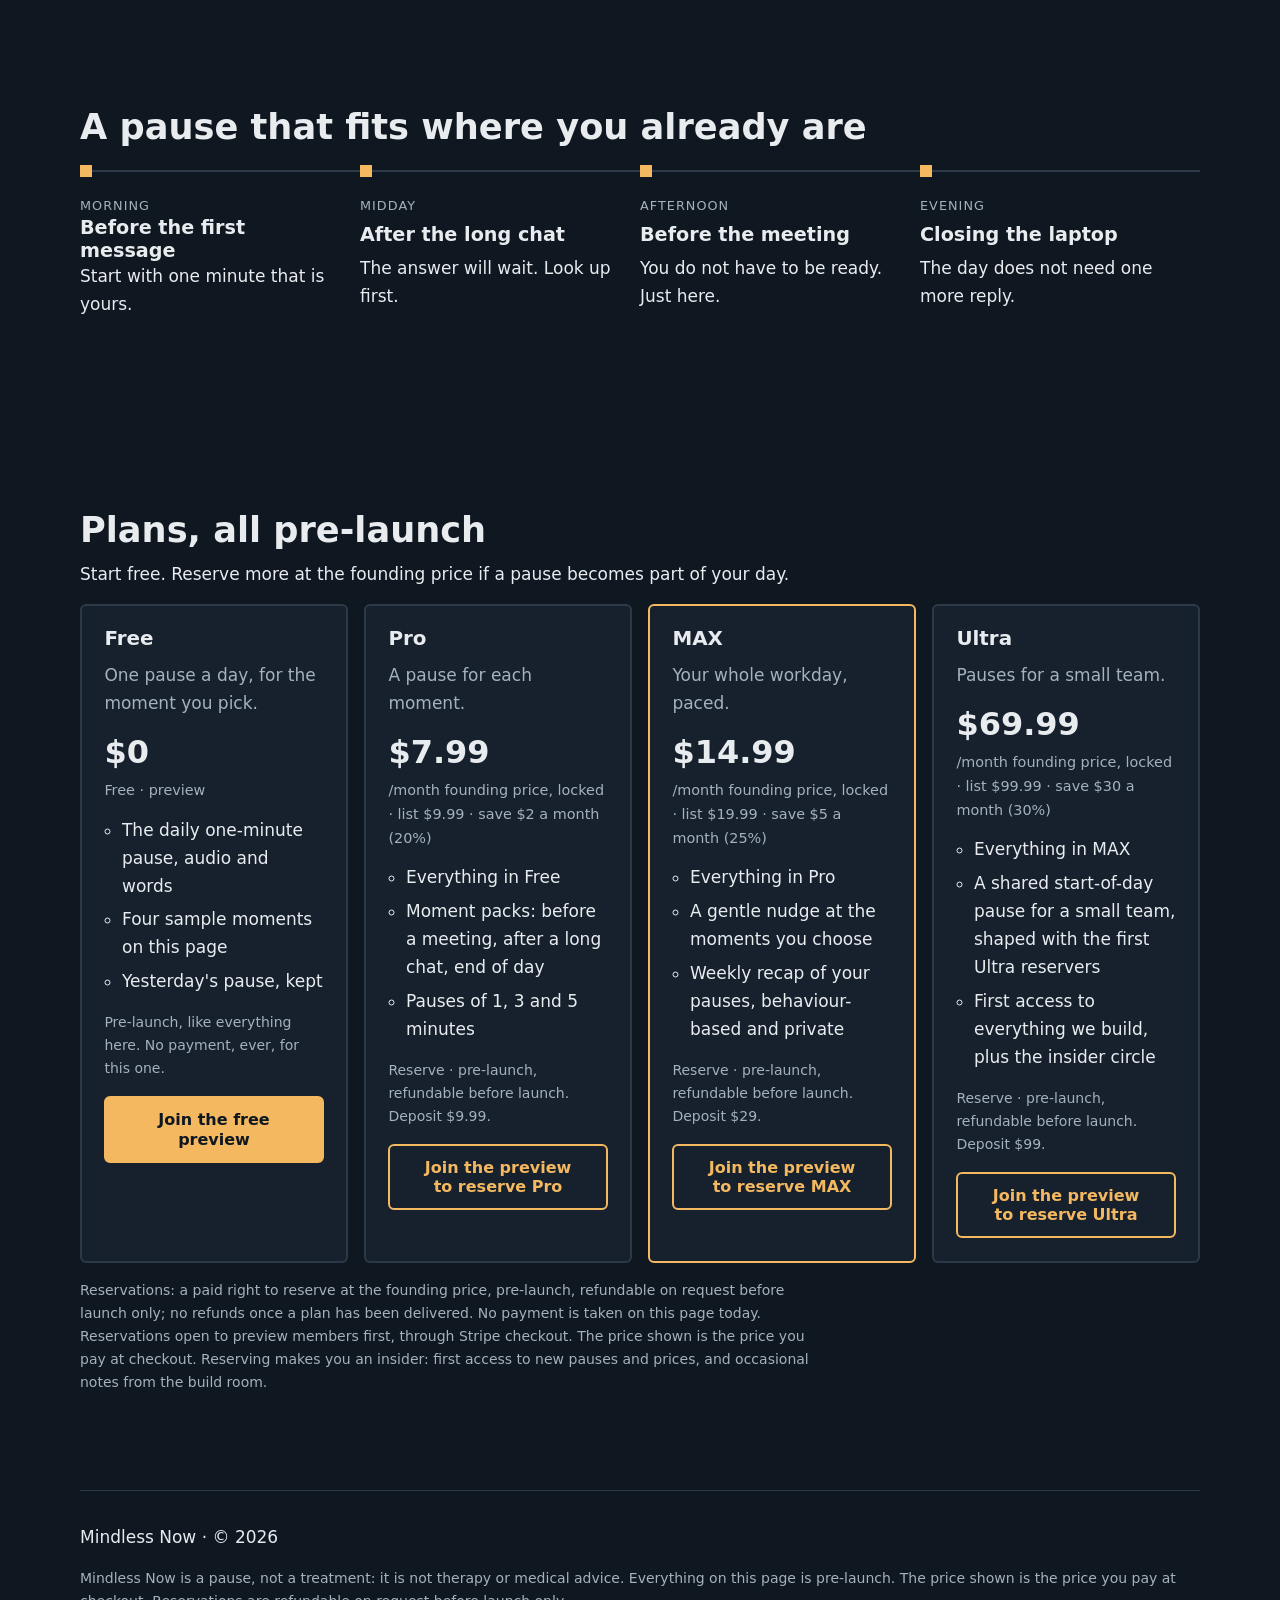
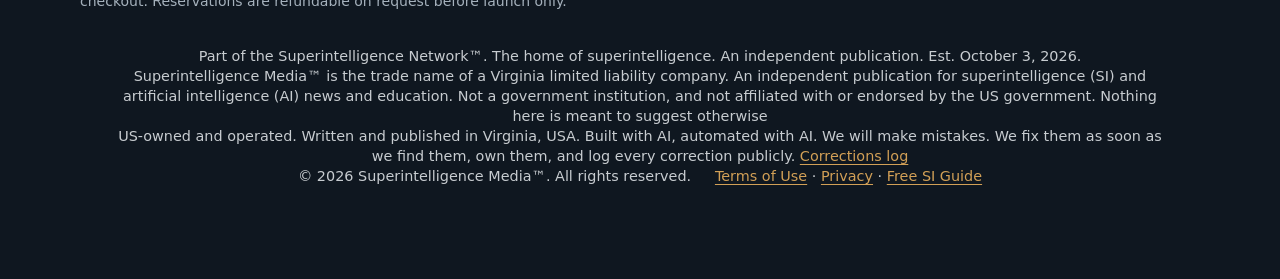
==== commit 7a9267ee: "Legal wordings A-E (approved 10-04) Co-Authored-By: Claude Sonnet 5.5 <noreply@anthropic.com>" ====
--- a/index.html
+++ b/index.html
@@ -51,7 +51,7 @@
 </form>
 <div class="flow js-flow" role="region" aria-label="Your sign-up" hidden></div>
 </div></div>
-<p class="si-note"><b>Superintelligence (SI)</b>, the next generation of <b>artificial intelligence (AI)</b>. A new name, not a claim that machines now outthink people.</p>
+<p class="si-note"><b>Superintelligence (SI)</b>, the next generation of <b>artificial intelligence (AI)</b>. A new name, not a claim that machines now outthink people. The term comes from <a href="https://www.federalregister.gov/d/2026-20321" target="_blank" rel="noopener noreferrer" aria-label="Executive Order 14434 in the Federal Register (opens in a new tab)">Executive Order 14434</a>, “Inaugurating the Era of Super Intelligence”, signed by President Donald J. Trump on September 29, 2026 (91 FR 63129). We are an independent publication, not the official source, and not affiliated with or endorsed by the US government.</p>
 </div>
 <div class="picker" aria-labelledby="pk">
 <h2 id="pk">Pick your moment</h2>
@@ -102,7 +102,7 @@
 <p class="fine plans-fine">Reservations: a paid right to reserve at the founding price, pre-launch, refundable on request before launch only; no refunds once a plan has been delivered. No payment is taken on this page today. Reservations open to preview members first, through Stripe checkout. The price shown is the price you pay at checkout. Reserving makes you an insider: first access to new pauses and prices, and occasional notes from the build room.</p>
 </section>
 </main>
-<footer class="wrap foot"><p>Mindless Now · &copy; <span class="js-year">2026</span></p><p class="legal">Mindless Now is a pause, not a treatment: it is not therapy or medical advice. Everything on this page is pre-launch. The price shown is the price you pay at checkout. Reservations are refundable on request before launch only.</p><p class="trade-name"><span>Part of the Superintelligence Network™, the home of superintelligence. Est. October 3, 2026.</span> <span>Superintelligence Media™ is the trade name of a Virginia limited liability company. An independent publication for superintelligence (SI) and artificial intelligence (AI) news and education. Not a government institution, and not affiliated with or endorsed by the US government. Nothing here is meant to suggest otherwise</span> <span>© 2026 Superintelligence Media™. All rights reserved.</span> <span><a href="https://siagentsignal.com/terms.html" target="_blank" rel="noopener">Terms of Use</a> &middot; <a href="https://siagentsignal.com/privacy.html" target="_blank" rel="noopener">Privacy</a> &middot; <a href="https://siagentsignal.com/si/">Free SI Guide</a></span></p>
+<footer class="wrap foot"><p>Mindless Now · &copy; <span class="js-year">2026</span></p><p class="legal">Mindless Now is a pause, not a treatment: it is not therapy or medical advice. Everything on this page is pre-launch. The price shown is the price you pay at checkout. Reservations are refundable on request before launch only.</p><p class="trade-name"><span>Part of the Superintelligence Network™. The home of superintelligence. An independent publication. Est. October 3, 2026.</span> <span>Superintelligence Media™ is the trade name of a Virginia limited liability company. An independent publication for superintelligence (SI) and artificial intelligence (AI) news and education. Not a government institution, and not affiliated with or endorsed by the US government. Nothing here is meant to suggest otherwise</span> <span>US-owned and operated. Written and published in Virginia, USA. Built with AI, automated with AI. We will make mistakes. We fix them as soon as we find them, own them, and log every correction publicly. <a href="https://siagentsignal.com/corrections.html" target="_blank" rel="noopener">Corrections log</a></span> <span>© 2026 Superintelligence Media™. All rights reserved.</span> <span><a href="https://siagentsignal.com/terms.html" target="_blank" rel="noopener">Terms of Use</a> &middot; <a href="https://siagentsignal.com/privacy.html" target="_blank" rel="noopener">Privacy</a> &middot; <a href="https://siagentsignal.com/si/">Free SI Guide</a></span></p>
 </footer>
 <script src="assets/today.js" defer></script>
 </body>
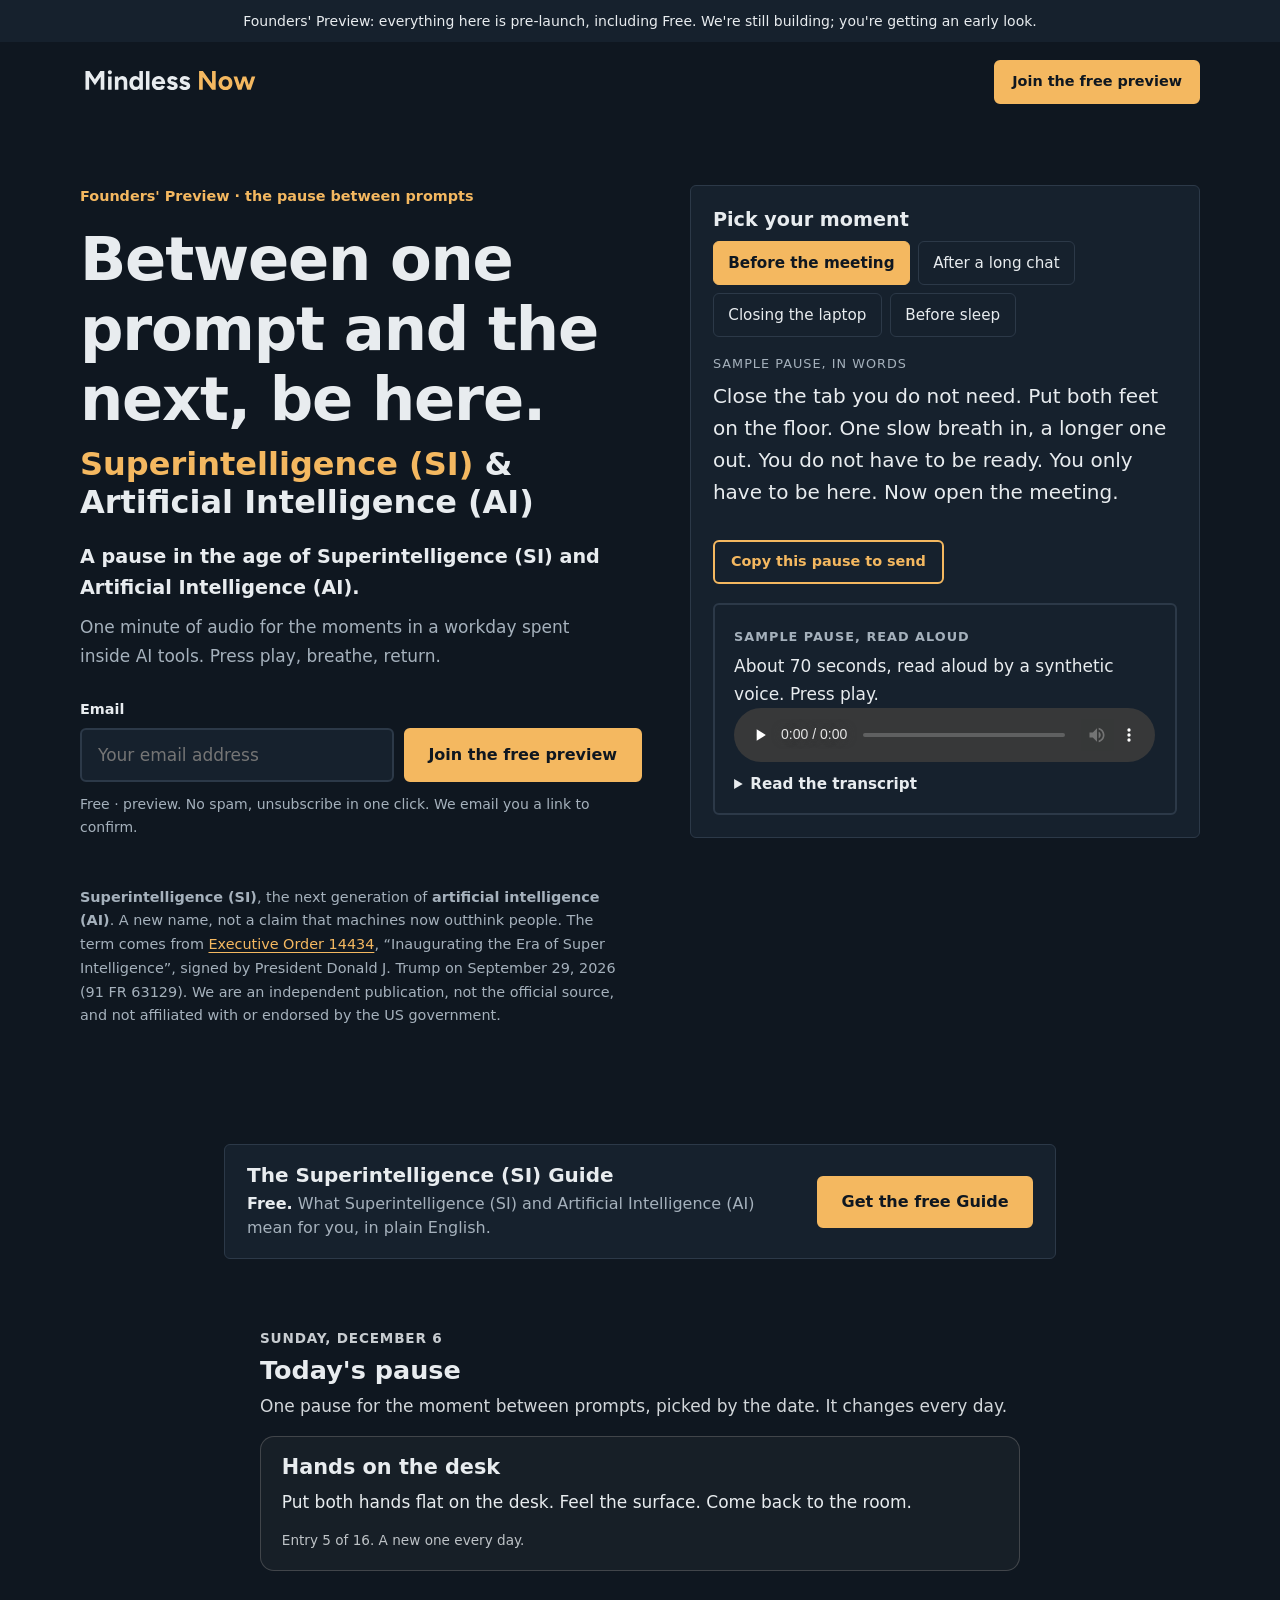
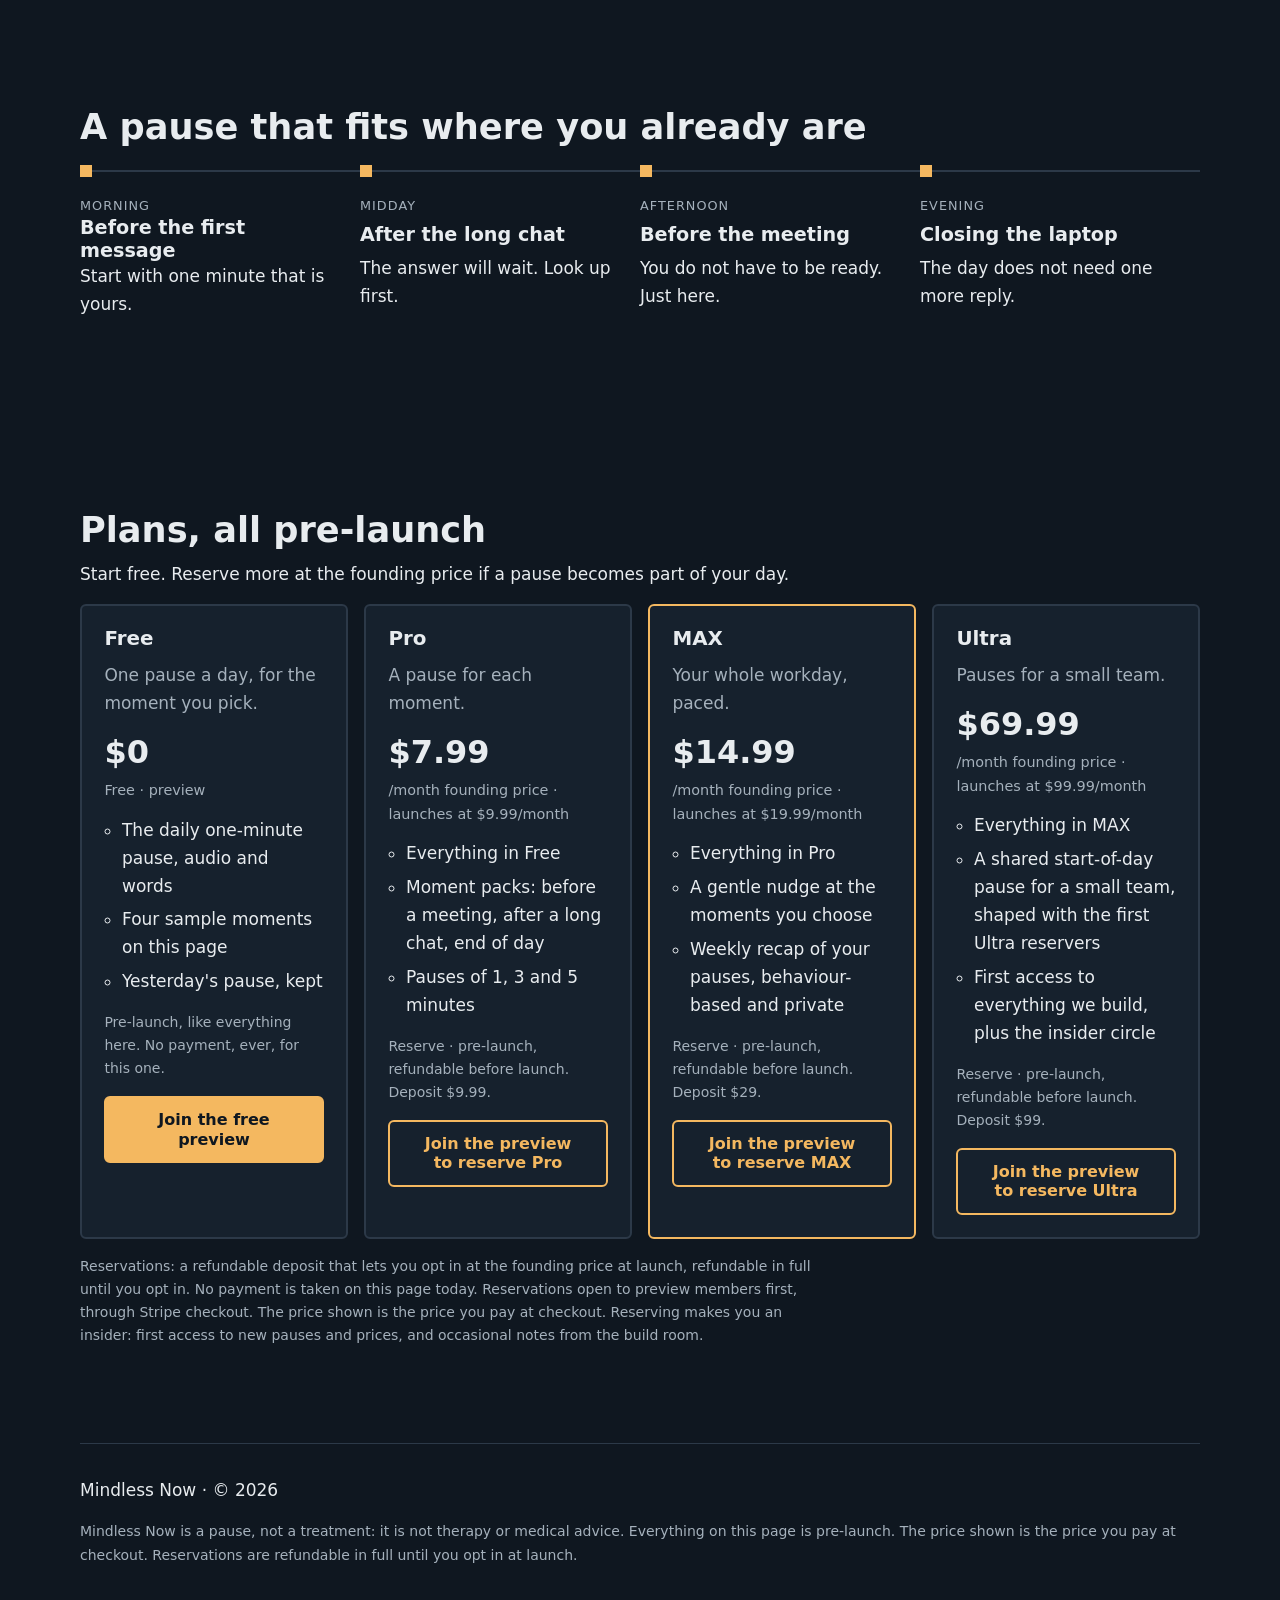
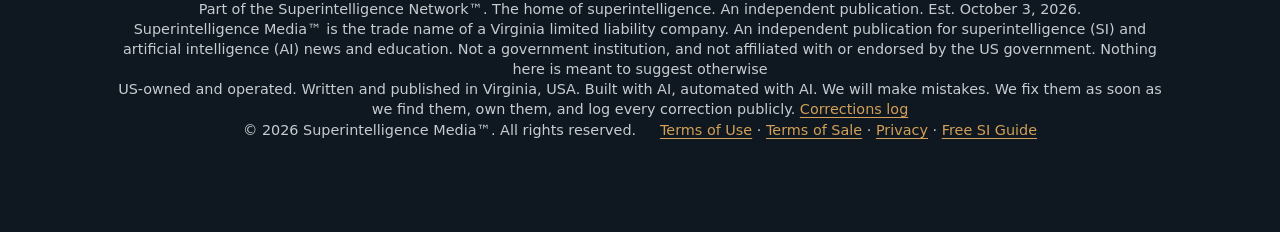
==== commit e39ea5c3: "Terms coverage: Buy/Reserve copy matches the Terms of Sale + footer link Board 13-189 / LEGAL-PUSH 2" ====
--- a/index.html
+++ b/index.html
@@ -95,14 +95,14 @@
 <p>Start free. Reserve more at the founding price if a pause becomes part of your day.</p>
 <ol class="plans">
 <li class="plan "><h3>Free</h3><p class="tag">One pause a day, for the moment you pick.</p><p class="price"><b>$0</b> <span>Free · preview</span></p><ul><li>The daily one-minute pause, audio and words</li><li>Four sample moments on this page</li><li>Yesterday's pause, kept</li></ul><p class="pnote">Pre-launch, like everything here. No payment, ever, for this one.</p><a class="btn" href="#join">Join the free preview</a></li>
-<li class="plan "><h3>Pro</h3><p class="tag">A pause for each moment.</p><p class="price"><b>$7.99</b><span>/month founding price, locked · list $9.99 · save $2 a month (20%)</span></p><ul><li>Everything in Free</li><li>Moment packs: before a meeting, after a long chat, end of day</li><li>Pauses of 1, 3 and 5 minutes</li></ul><p class="pnote">Reserve · pre-launch, refundable before launch. Deposit $9.99.</p><a class="btn ghost" href="#join">Join the preview to reserve Pro</a></li>
-<li class="plan feat"><h3>MAX</h3><p class="tag">Your whole workday, paced.</p><p class="price"><b>$14.99</b><span>/month founding price, locked · list $19.99 · save $5 a month (25%)</span></p><ul><li>Everything in Pro</li><li>A gentle nudge at the moments you choose</li><li>Weekly recap of your pauses, behaviour-based and private</li></ul><p class="pnote">Reserve · pre-launch, refundable before launch. Deposit $29.</p><a class="btn ghost" href="#join">Join the preview to reserve MAX</a></li>
-<li class="plan "><h3>Ultra</h3><p class="tag">Pauses for a small team.</p><p class="price"><b>$69.99</b><span>/month founding price, locked · list $99.99 · save $30 a month (30%)</span></p><ul><li>Everything in MAX</li><li>A shared start-of-day pause for a small team, shaped with the first Ultra reservers</li><li>First access to everything we build, plus the insider circle</li></ul><p class="pnote">Reserve · pre-launch, refundable before launch. Deposit $99.</p><a class="btn ghost" href="#join">Join the preview to reserve Ultra</a></li>
+<li class="plan "><h3>Pro</h3><p class="tag">A pause for each moment.</p><p class="price"><b>$7.99</b><span>/month founding price · launches at $9.99/month</span></p><ul><li>Everything in Free</li><li>Moment packs: before a meeting, after a long chat, end of day</li><li>Pauses of 1, 3 and 5 minutes</li></ul><p class="pnote">Reserve · pre-launch, refundable before launch. Deposit $9.99.</p><a class="btn ghost" href="#join">Join the preview to reserve Pro</a></li>
+<li class="plan feat"><h3>MAX</h3><p class="tag">Your whole workday, paced.</p><p class="price"><b>$14.99</b><span>/month founding price · launches at $19.99/month</span></p><ul><li>Everything in Pro</li><li>A gentle nudge at the moments you choose</li><li>Weekly recap of your pauses, behaviour-based and private</li></ul><p class="pnote">Reserve · pre-launch, refundable before launch. Deposit $29.</p><a class="btn ghost" href="#join">Join the preview to reserve MAX</a></li>
+<li class="plan "><h3>Ultra</h3><p class="tag">Pauses for a small team.</p><p class="price"><b>$69.99</b><span>/month founding price · launches at $99.99/month</span></p><ul><li>Everything in MAX</li><li>A shared start-of-day pause for a small team, shaped with the first Ultra reservers</li><li>First access to everything we build, plus the insider circle</li></ul><p class="pnote">Reserve · pre-launch, refundable before launch. Deposit $99.</p><a class="btn ghost" href="#join">Join the preview to reserve Ultra</a></li>
 </ol>
-<p class="fine plans-fine">Reservations: a paid right to reserve at the founding price, pre-launch, refundable on request before launch only; no refunds once a plan has been delivered. No payment is taken on this page today. Reservations open to preview members first, through Stripe checkout. The price shown is the price you pay at checkout. Reserving makes you an insider: first access to new pauses and prices, and occasional notes from the build room.</p>
+<p class="fine plans-fine">Reservations: a refundable deposit that lets you opt in at the founding price at launch, refundable in full until you opt in. No payment is taken on this page today. Reservations open to preview members first, through Stripe checkout. The price shown is the price you pay at checkout. Reserving makes you an insider: first access to new pauses and prices, and occasional notes from the build room.</p>
 </section>
 </main>
-<footer class="wrap foot"><p>Mindless Now · &copy; <span class="js-year">2026</span></p><p class="legal">Mindless Now is a pause, not a treatment: it is not therapy or medical advice. Everything on this page is pre-launch. The price shown is the price you pay at checkout. Reservations are refundable on request before launch only.</p><p class="trade-name"><span>Part of the Superintelligence Network™. The home of superintelligence. An independent publication. Est. October 3, 2026.</span> <span>Superintelligence Media™ is the trade name of a Virginia limited liability company. An independent publication for superintelligence (SI) and artificial intelligence (AI) news and education. Not a government institution, and not affiliated with or endorsed by the US government. Nothing here is meant to suggest otherwise</span> <span>US-owned and operated. Written and published in Virginia, USA. Built with AI, automated with AI. We will make mistakes. We fix them as soon as we find them, own them, and log every correction publicly. <a href="https://siagentsignal.com/corrections.html" target="_blank" rel="noopener">Corrections log</a></span> <span>© 2026 Superintelligence Media™. All rights reserved.</span> <span><a href="https://siagentsignal.com/terms.html" target="_blank" rel="noopener">Terms of Use</a> &middot; <a href="https://siagentsignal.com/privacy.html" target="_blank" rel="noopener">Privacy</a> &middot; <a href="https://siagentsignal.com/si/">Free SI Guide</a></span></p>
+<footer class="wrap foot"><p>Mindless Now · &copy; <span class="js-year">2026</span></p><p class="legal">Mindless Now is a pause, not a treatment: it is not therapy or medical advice. Everything on this page is pre-launch. The price shown is the price you pay at checkout. Reservations are refundable in full until you opt in at launch.</p><p class="trade-name"><span>Part of the Superintelligence Network™. The home of superintelligence. An independent publication. Est. October 3, 2026.</span> <span>Superintelligence Media™ is the trade name of a Virginia limited liability company. An independent publication for superintelligence (SI) and artificial intelligence (AI) news and education. Not a government institution, and not affiliated with or endorsed by the US government. Nothing here is meant to suggest otherwise</span> <span>US-owned and operated. Written and published in Virginia, USA. Built with AI, automated with AI. We will make mistakes. We fix them as soon as we find them, own them, and log every correction publicly. <a href="https://siagentsignal.com/corrections.html" target="_blank" rel="noopener">Corrections log</a></span> <span>© 2026 Superintelligence Media™. All rights reserved.</span> <span><a href="https://siagentsignal.com/terms.html" target="_blank" rel="noopener">Terms of Use</a> &middot; <a href="https://siagentsignal.com/terms-of-sale.html" target="_blank" rel="noopener">Terms of Sale</a> &middot; <a href="https://siagentsignal.com/privacy.html" target="_blank" rel="noopener">Privacy</a> &middot; <a href="https://siagentsignal.com/si/">Free SI Guide</a></span></p>
 </footer>
 <script src="assets/today.js" defer></script>
 </body>
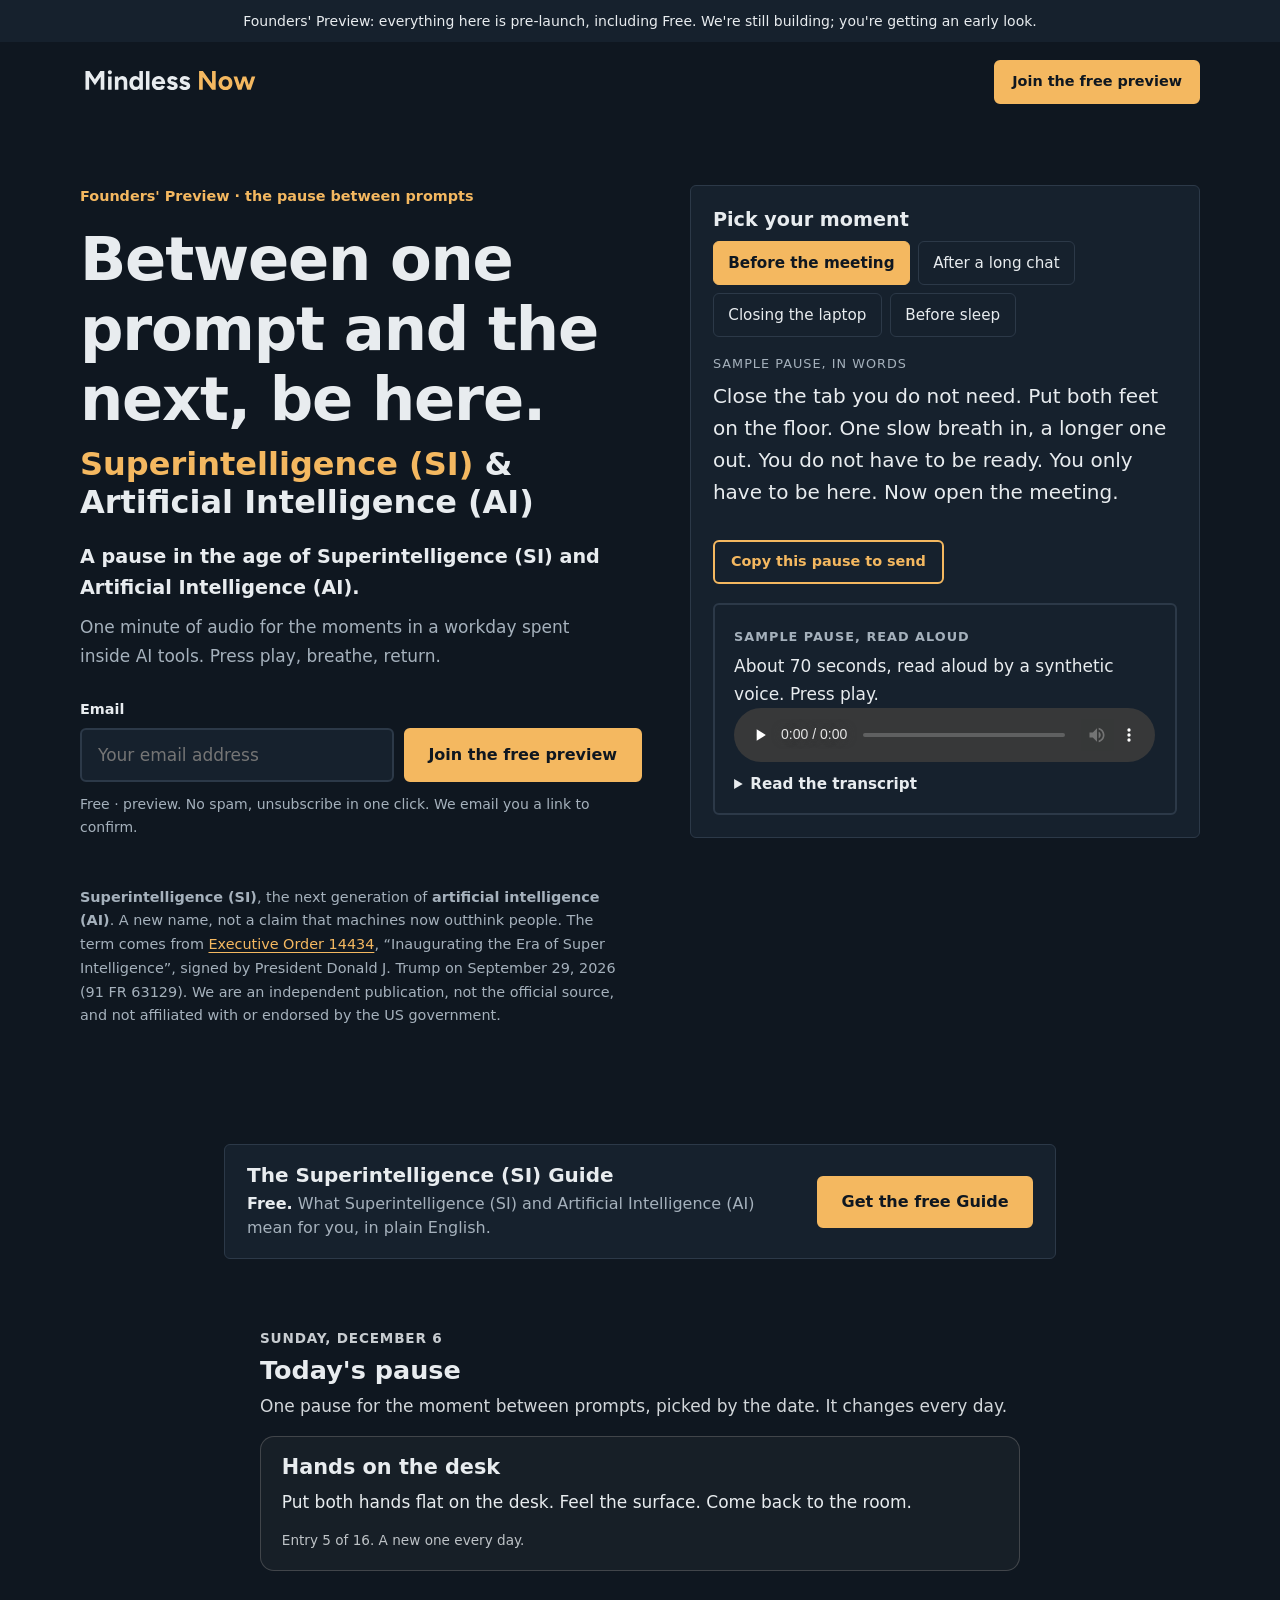
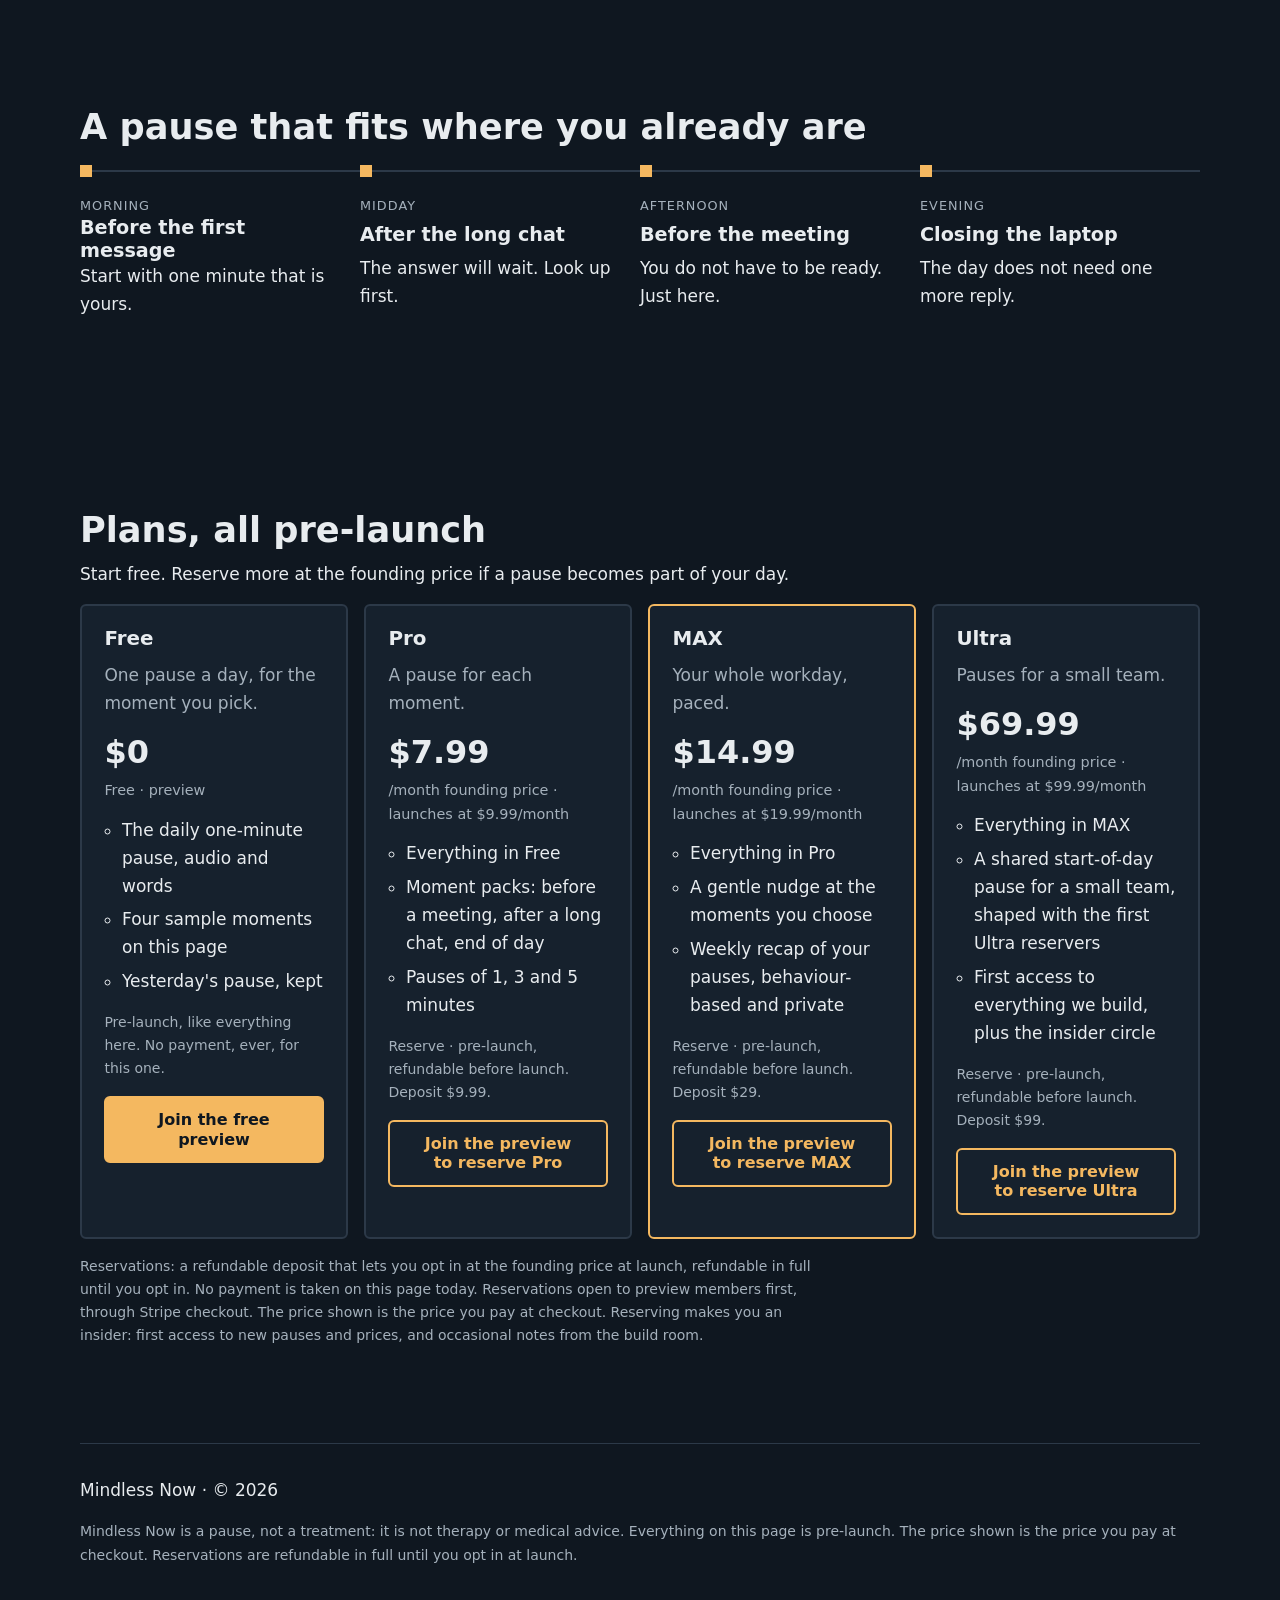
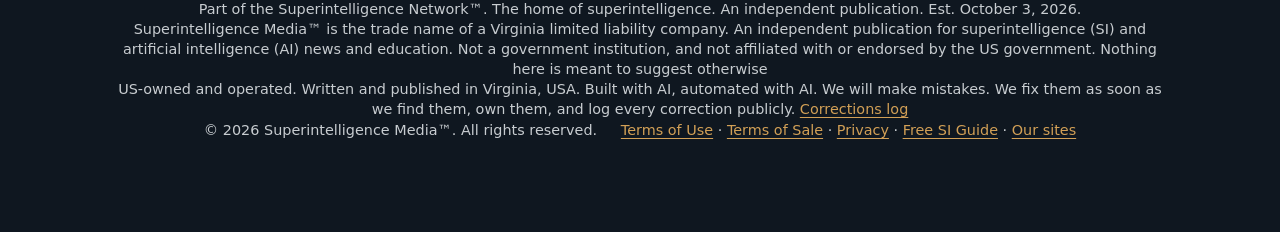
==== commit 67139927: "SEO: IndexNow key, full sitemap with lastmod, JSON-LD where missing, "Our sites" hub link Search is " ====
--- a/index.html
+++ b/index.html
@@ -102,7 +102,7 @@
 <p class="fine plans-fine">Reservations: a refundable deposit that lets you opt in at the founding price at launch, refundable in full until you opt in. No payment is taken on this page today. Reservations open to preview members first, through Stripe checkout. The price shown is the price you pay at checkout. Reserving makes you an insider: first access to new pauses and prices, and occasional notes from the build room.</p>
 </section>
 </main>
-<footer class="wrap foot"><p>Mindless Now · &copy; <span class="js-year">2026</span></p><p class="legal">Mindless Now is a pause, not a treatment: it is not therapy or medical advice. Everything on this page is pre-launch. The price shown is the price you pay at checkout. Reservations are refundable in full until you opt in at launch.</p><p class="trade-name"><span>Part of the Superintelligence Network™. The home of superintelligence. An independent publication. Est. October 3, 2026.</span> <span>Superintelligence Media™ is the trade name of a Virginia limited liability company. An independent publication for superintelligence (SI) and artificial intelligence (AI) news and education. Not a government institution, and not affiliated with or endorsed by the US government. Nothing here is meant to suggest otherwise</span> <span>US-owned and operated. Written and published in Virginia, USA. Built with AI, automated with AI. We will make mistakes. We fix them as soon as we find them, own them, and log every correction publicly. <a href="https://siagentsignal.com/corrections.html" target="_blank" rel="noopener">Corrections log</a></span> <span>© 2026 Superintelligence Media™. All rights reserved.</span> <span><a href="https://siagentsignal.com/terms.html" target="_blank" rel="noopener">Terms of Use</a> &middot; <a href="https://siagentsignal.com/terms-of-sale.html" target="_blank" rel="noopener">Terms of Sale</a> &middot; <a href="https://siagentsignal.com/privacy.html" target="_blank" rel="noopener">Privacy</a> &middot; <a href="https://siagentsignal.com/si/">Free SI Guide</a></span></p>
+<footer class="wrap foot"><p>Mindless Now · &copy; <span class="js-year">2026</span></p><p class="legal">Mindless Now is a pause, not a treatment: it is not therapy or medical advice. Everything on this page is pre-launch. The price shown is the price you pay at checkout. Reservations are refundable in full until you opt in at launch.</p><p class="trade-name"><span>Part of the Superintelligence Network™. The home of superintelligence. An independent publication. Est. October 3, 2026.</span> <span>Superintelligence Media™ is the trade name of a Virginia limited liability company. An independent publication for superintelligence (SI) and artificial intelligence (AI) news and education. Not a government institution, and not affiliated with or endorsed by the US government. Nothing here is meant to suggest otherwise</span> <span>US-owned and operated. Written and published in Virginia, USA. Built with AI, automated with AI. We will make mistakes. We fix them as soon as we find them, own them, and log every correction publicly. <a href="https://siagentsignal.com/corrections.html" target="_blank" rel="noopener">Corrections log</a></span> <span>© 2026 Superintelligence Media™. All rights reserved.</span> <span><a href="https://siagentsignal.com/terms.html" target="_blank" rel="noopener">Terms of Use</a> &middot; <a href="https://siagentsignal.com/terms-of-sale.html" target="_blank" rel="noopener">Terms of Sale</a> &middot; <a href="https://siagentsignal.com/privacy.html" target="_blank" rel="noopener">Privacy</a> &middot; <a href="https://siagentsignal.com/si/">Free SI Guide</a> &middot; <a href="https://siagentsignal.com/network.html">Our sites</a></span></p>
 </footer>
 <script src="assets/today.js" defer></script>
 </body>
